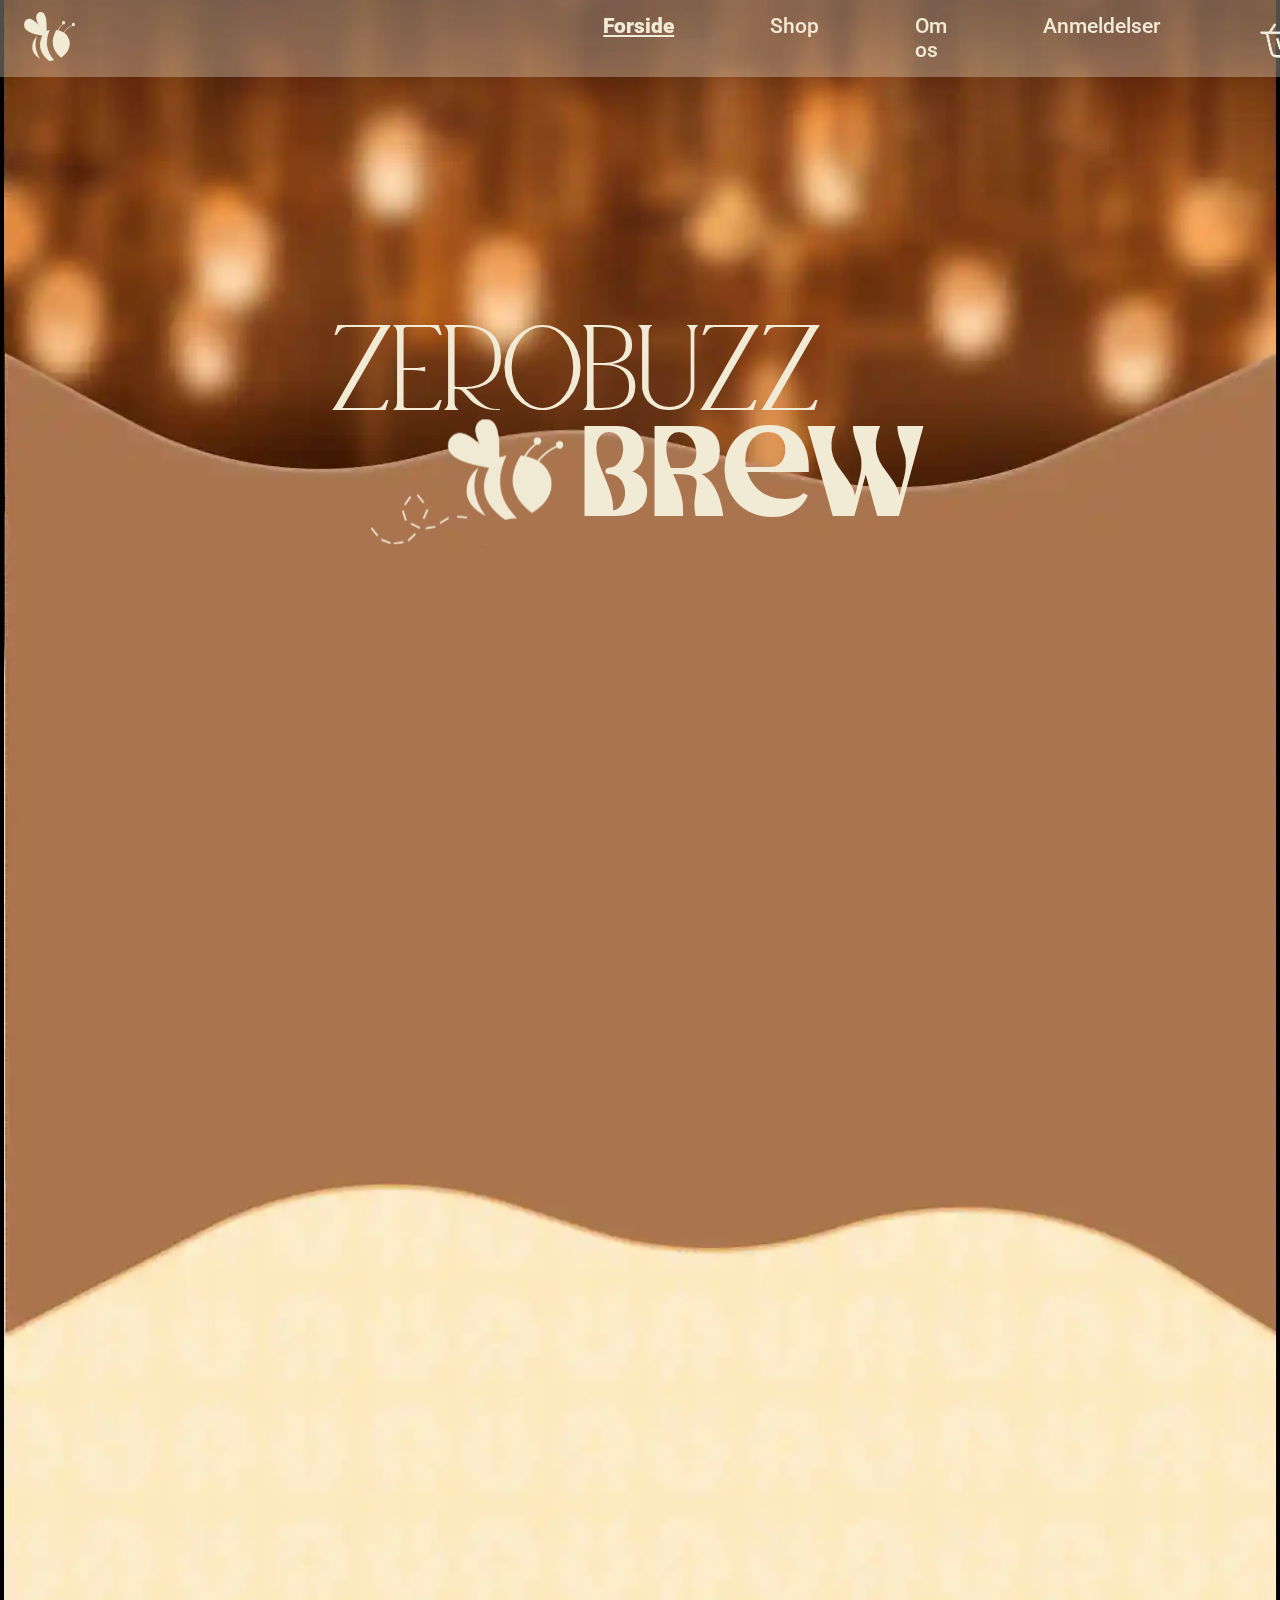
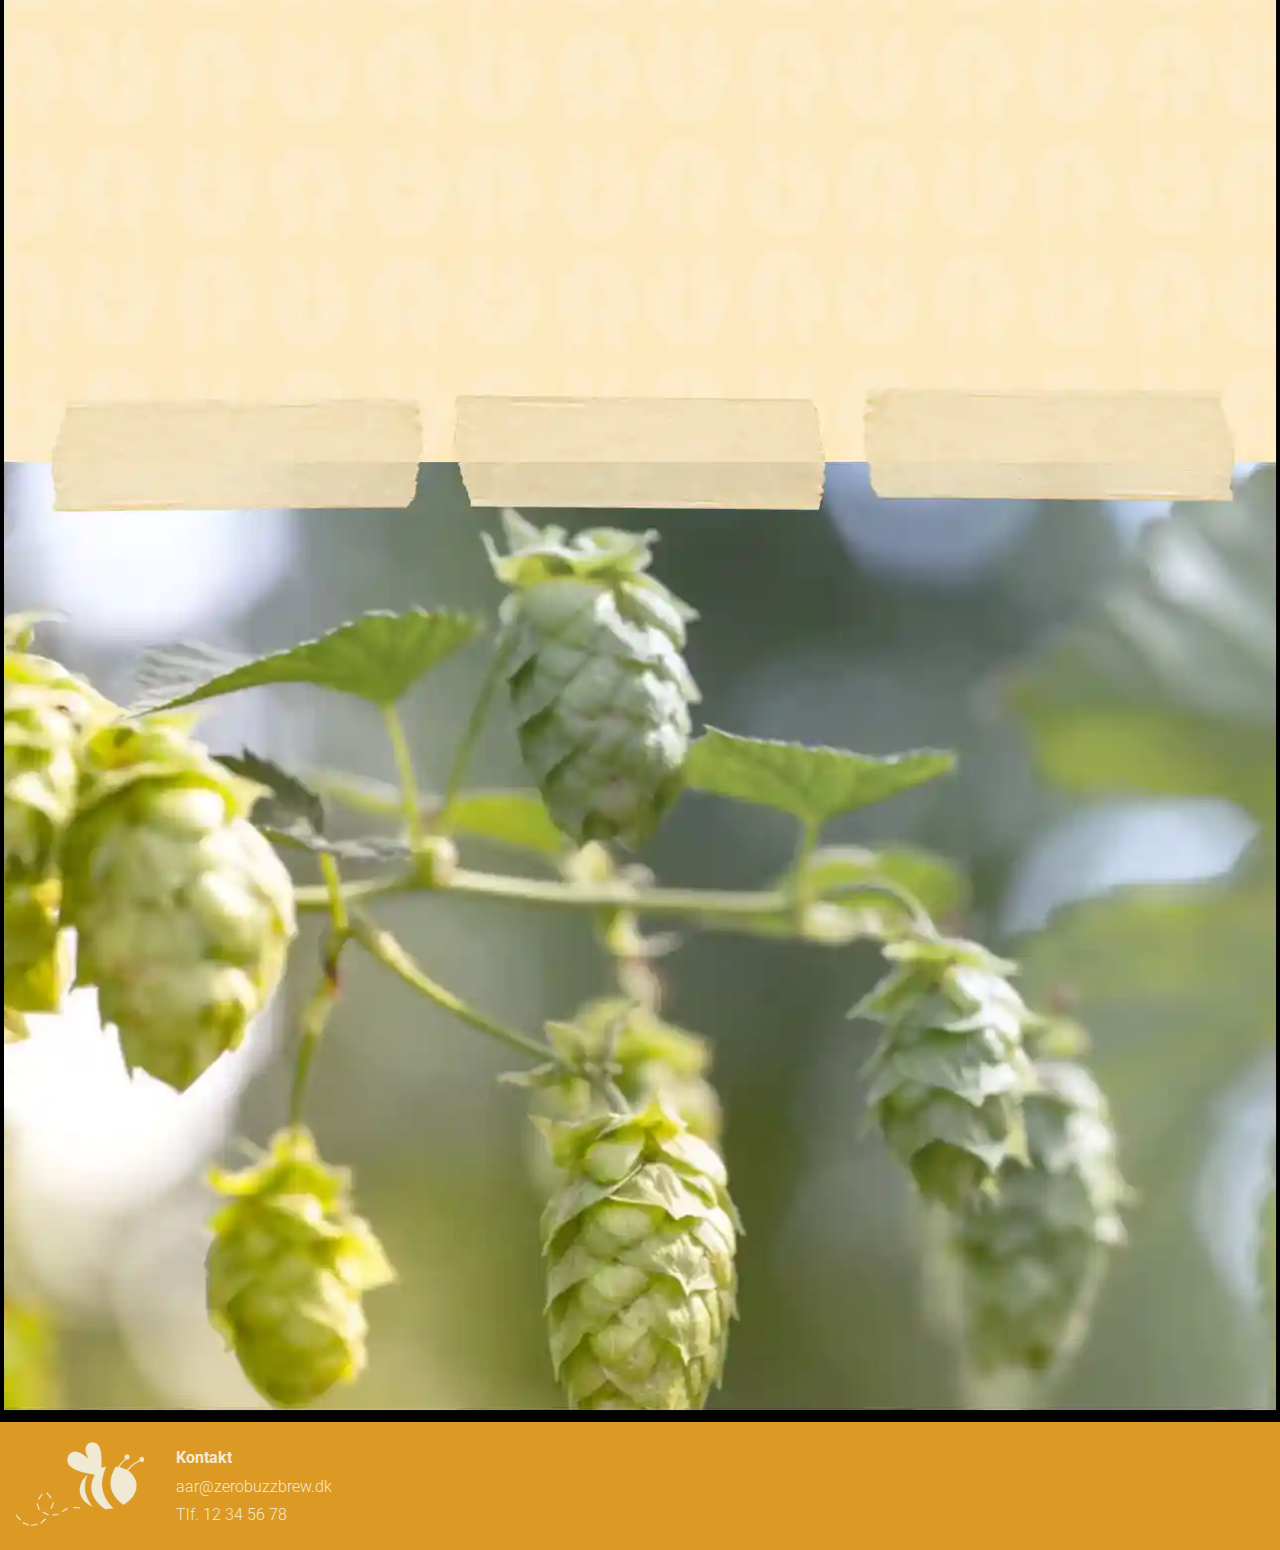
==== index.html @ 9ddf1850 "ny forside" ====
<!DOCTYPE html>
<html lang="da">
<head>
    <meta charset="UTF-8">
    <meta name="viewport" content="width=device-width, initial-scale=1.0">

    <meta name="description" content="ZeroBuzz Brew sælger spændende, alkoholfrie øl, der passer til enhver lejlighed! 
    Få kvalitets-øl med 0,0% hos ZeroBuzz Brew!">
   
    <meta name="keywords" content="øl, alkoholfri øl, specialøl, alkoholfrie øl, bryggeri, humle, classic, drikkevare, 
    drikkevarer, ædru, sober curious, 0,0%, alkoholfrie drikkevarer">
    
    <meta name="author" content="ZeroBuzz Brew">

    <title>ZeroBuzz Brew</title>
    <link rel="stylesheet" href="css/style.css">
</head>
<body>
    <img class="startimg" src="img/ny-forside.webp" alt="">
    <nav class="navbar">
        <a class="logo" href="index.html"><img src="img/creme-bee.svg" alt="Logo"></a>
        <ul class="nav-links">
            <li><a id="forside" href="index.html">Forside</a></li>
            <li><a id="shop" href="beer-katalog.html">Shop</a></li>
            <li><a id="om-os" href="about-us.html">Om os</a></li>
            <li><a id="anmeldelser" href="reviews.html">Anmeldelser</a></li>
        </ul>
        <a href="checkout.html"><img id="kurv" src="img/kurv.png" alt="Indkøbskurv"></a>
    </nav>

    <section class="logo-text">
        <h1>zerobuzz</h1>
        <h2>brew</h2>
        <img id="logo" src="img/bee-logo.svg" alt="Logo">
    </section>


<footer>
    <article class="footer-info">
        <p class="bold-tekst">Kontakt</p>
        <p>aar@zerobuzzbrew.dk</p>
        <p>Tlf. 12 34 56 78</p>
    </article>
    <a href="#top"><img src="img/bee-logo.svg" alt="Logo"></a>
</footer>


    <script src="js/script.js"></script>
</body>
</html>
---- css/style.css ----
* {
    margin: 0;
    padding: 0;
    box-sizing: border-box;
}

:root {
    --curry: #DC9924;
    --light-yellow: #FDE8BE;
    --creme: #F1EAD5;
    --lighter-green: #C9D9B9;
    --light-green: #73885A;
    --dark-green: #42592D;
    --darker-green: #192809;
    --light-brown: #5D3315;
    --dark-brown: #41220C;
}

@font-face {
    font-family: sunwish;
    src: url(fonts/sunwish.ttf);
}

@font-face {
    font-family: sansita;
    src: url(fonts/sansita.ttf);
}

@font-face {
    font-family: decorya;
    src: url(fonts/decorya.ttf);
}

@font-face {
    font-family: roboto;
    src: url(fonts/roboto.ttf);
}

body {
    background-color: black;
}




/* Navbar styling */
#kurv {
    display: flex;
    align-items: center;
    margin-left: 3rem;
    margin-right: 0.5rem;
    width: 3.5rem;
}

#kurv:hover{
    transform: scale(1.1);
    transition: 0.3s ease-in-out;
}

.navbar {
    display: flex;
    justify-content: space-between;
    align-items: center;
    background-color: #f1ead555;
    padding: 0.8rem 1rem; /* Gør navbaren smallere i højden */
    height: 4.8rem; /* Sæt en fast højde, hvis nødvendigt */
    position: fixed;
    width: 100%;
    top: 0;
    left: 0;
    z-index: 1000;
}

.logo img {
    position: relative;
    width: 3.2rem;
    margin-left: 0.5rem;
}

.logo img:hover {
    transform: scale(1.1);
    transition: 0.3s ease-in-out;
}

.nav-links {
    list-style: none;
    display: flex;
    margin-left: 30rem;
}

.nav-links li {
    margin: 0 3rem;
    font-family: roboto;
    font-weight: bold;
}

.nav-links a {
    color: var(--creme);
    text-decoration: none;
    font-size: 1.3rem;
    transition: 0.3s ease-in-out;
}

.nav-links a:hover {
    color: var(--curry);
}

#forside{
    text-decoration: underline;
    font-weight: bolder;
}

#shop, #om-os, #anmeldelser{
    font-weight: 500;
}
/*_____________________________________________*/





.logo-text{
    position: absolute;
    top: 50%;
    left: 45%;
    transform: translate(-50%, -50%);
    color: #F1EAD5;
    font-size: 5rem;
    line-height: 4.5rem;
}

h1{
    font-family: decorya;
    font-weight: 200;
    text-transform: uppercase;
    font-size: 10rem;
}

h2{
    font-family: sunwish;
    font-weight: 200;
    position: absolute;
    top: 50%;
    left: 51%;
}

#logo{
    width: 12rem;
    margin-left: 2.5rem;
}

.startimg {
    width: 100%;
    margin-top: -20rem;

}

.nextsection {
    margin-top: -58rem;
    width: 100%; /* Adjust as needed */
    display: block;
}


/* Sikrer at baggrundsbilledet ikke skubbes ned */
.next-section {
    position: relative;
    z-index: 1;
    margin-top: -20rem;
}

/* Sikrer at baggrundsbilledet ikke skubbes ned */
.nextsections {
    position: relative;
    z-index: 2;
    margin-top: -50rem;
    margin-top: -70rem;
    width: 100%; /* Adjust as needed */
    display: block;

    /* Apply a mask gradient to fade the top and bottom */
    -webkit-mask-image: linear-gradient(to bottom, transparent, rgb(0, 0, 0) 20%, rgb(0, 0, 0) 95%, transparent);
    mask-image: linear-gradient(to bottom, transparent, rgb(0, 0, 0) 4%, white 95%, transparent);
}





/* Footer */
footer{
    background-color: var(--curry);
    position: relative;
    width: 100%;
    height: 8rem;
    margin-top: auto;
    display: flex;
    flex-direction: row-reverse;
    justify-content: flex-end;
    align-items: center;
}

footer h4{
    font-size: 1rem;
    text-decoration: none;
    font-weight: 300;
    line-height: 1.8rem;
}

footer img{
    width: 8rem;
    margin: 0rem 2rem 0rem 1rem;
}

article.footer-info {
    display: flex;
    flex-direction: column;
    align-items: flex-start;
}

footer article p {
    margin: 0.3rem 0rem;
    color: #F1EAD5;
    font-family: roboto;
    font-weight: 300;
}

.bold-tekst {
    font-weight: bold;
}

footer article p:hover {
    color: #a87a36;
    transition: 0.3s ease-in-out;
    cursor: pointer;
}
/*_____________________________________________*/
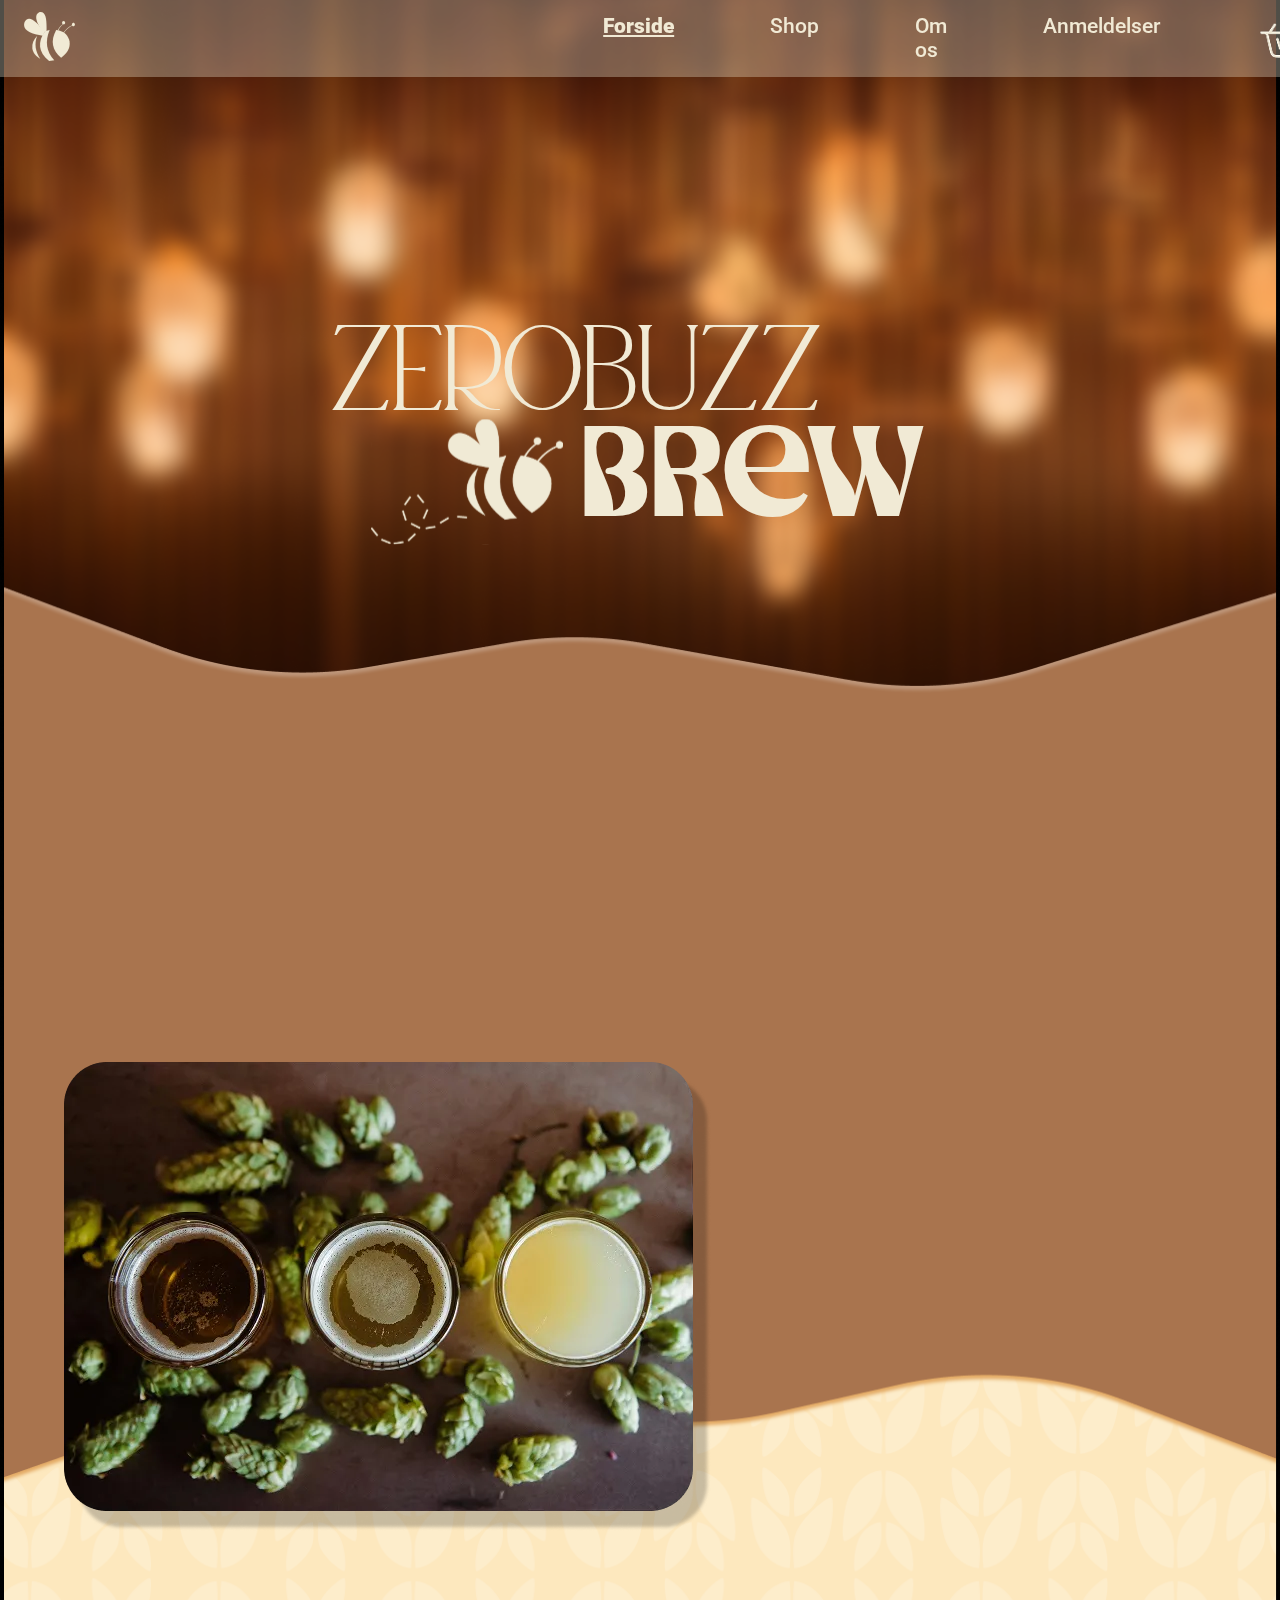
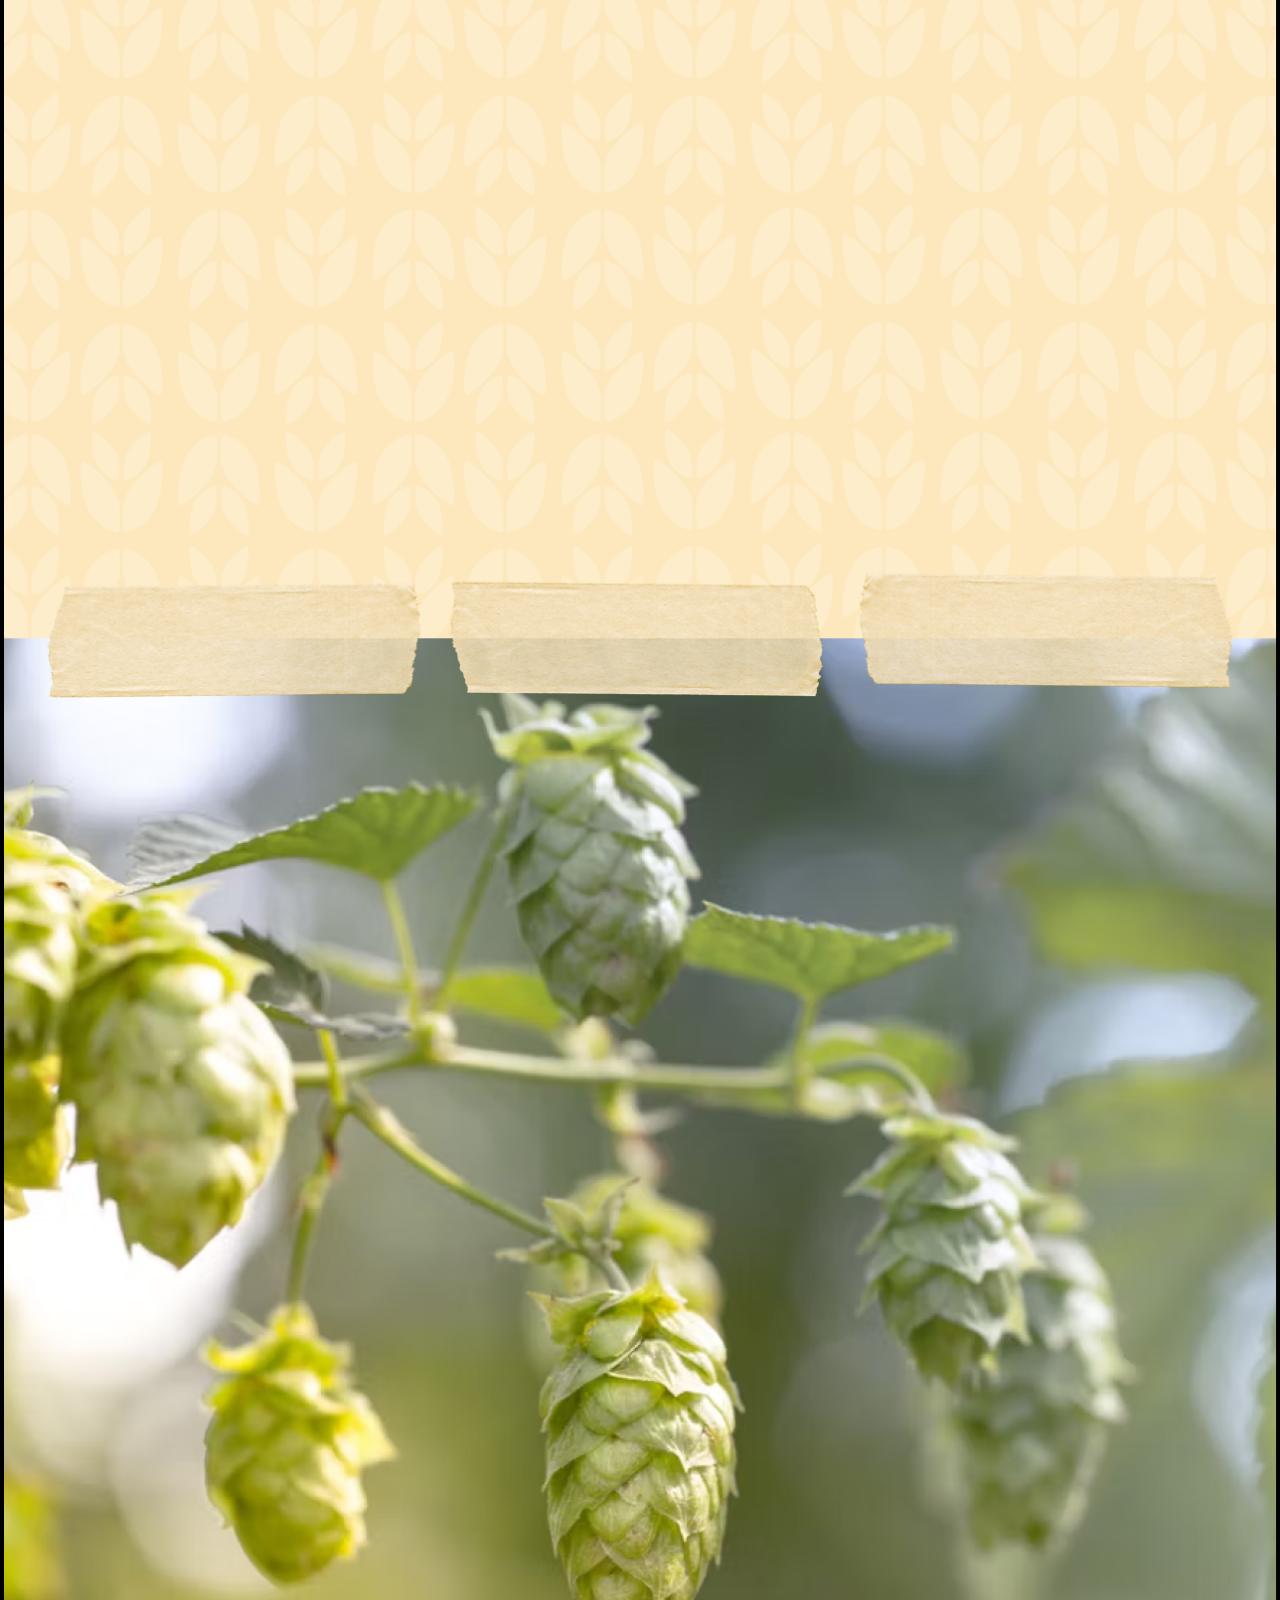
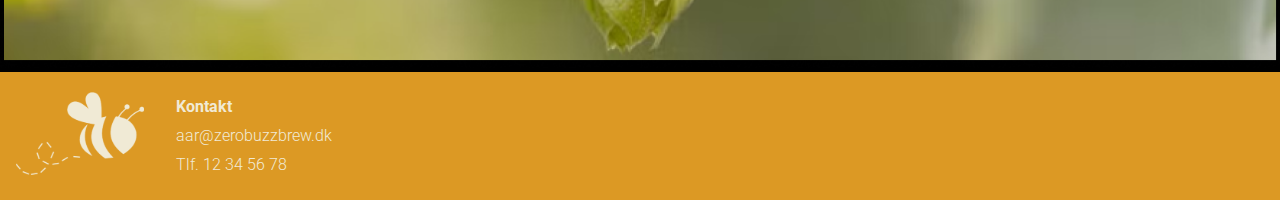
==== commit 303e9e69: "Forside opdateret" ====
--- a/index.html
+++ b/index.html
@@ -16,7 +16,7 @@
     <link rel="stylesheet" href="css/style.css">
 </head>
 <body>
-    <img class="startimg" src="img/ny-forside.webp" alt="">
+    <img class="startimg" src="img/ny-forside.png" alt="">
     <nav class="navbar">
         <a class="logo" href="index.html"><img src="img/creme-bee.svg" alt="Logo"></a>
         <ul class="nav-links">
@@ -34,6 +34,12 @@
         <img id="logo" src="img/bee-logo.svg" alt="Logo">
     </section>
 
+    <main>
+        <section class="">
+            <img src="img/forside-beer.webp" alt="">
+        </section>
+    </main>
+
 
 <footer>
     <article class="footer-info">
--- a/css/style.css
+++ b/css/style.css
@@ -183,6 +183,13 @@
     mask-image: linear-gradient(to bottom, transparent, rgb(0, 0, 0) 4%, white 95%, transparent);
 }
 
+main img{
+    position: absolute;
+    z-index: 5;
+    top: 118%;
+    left: 5%;
+}
+
 
 
 
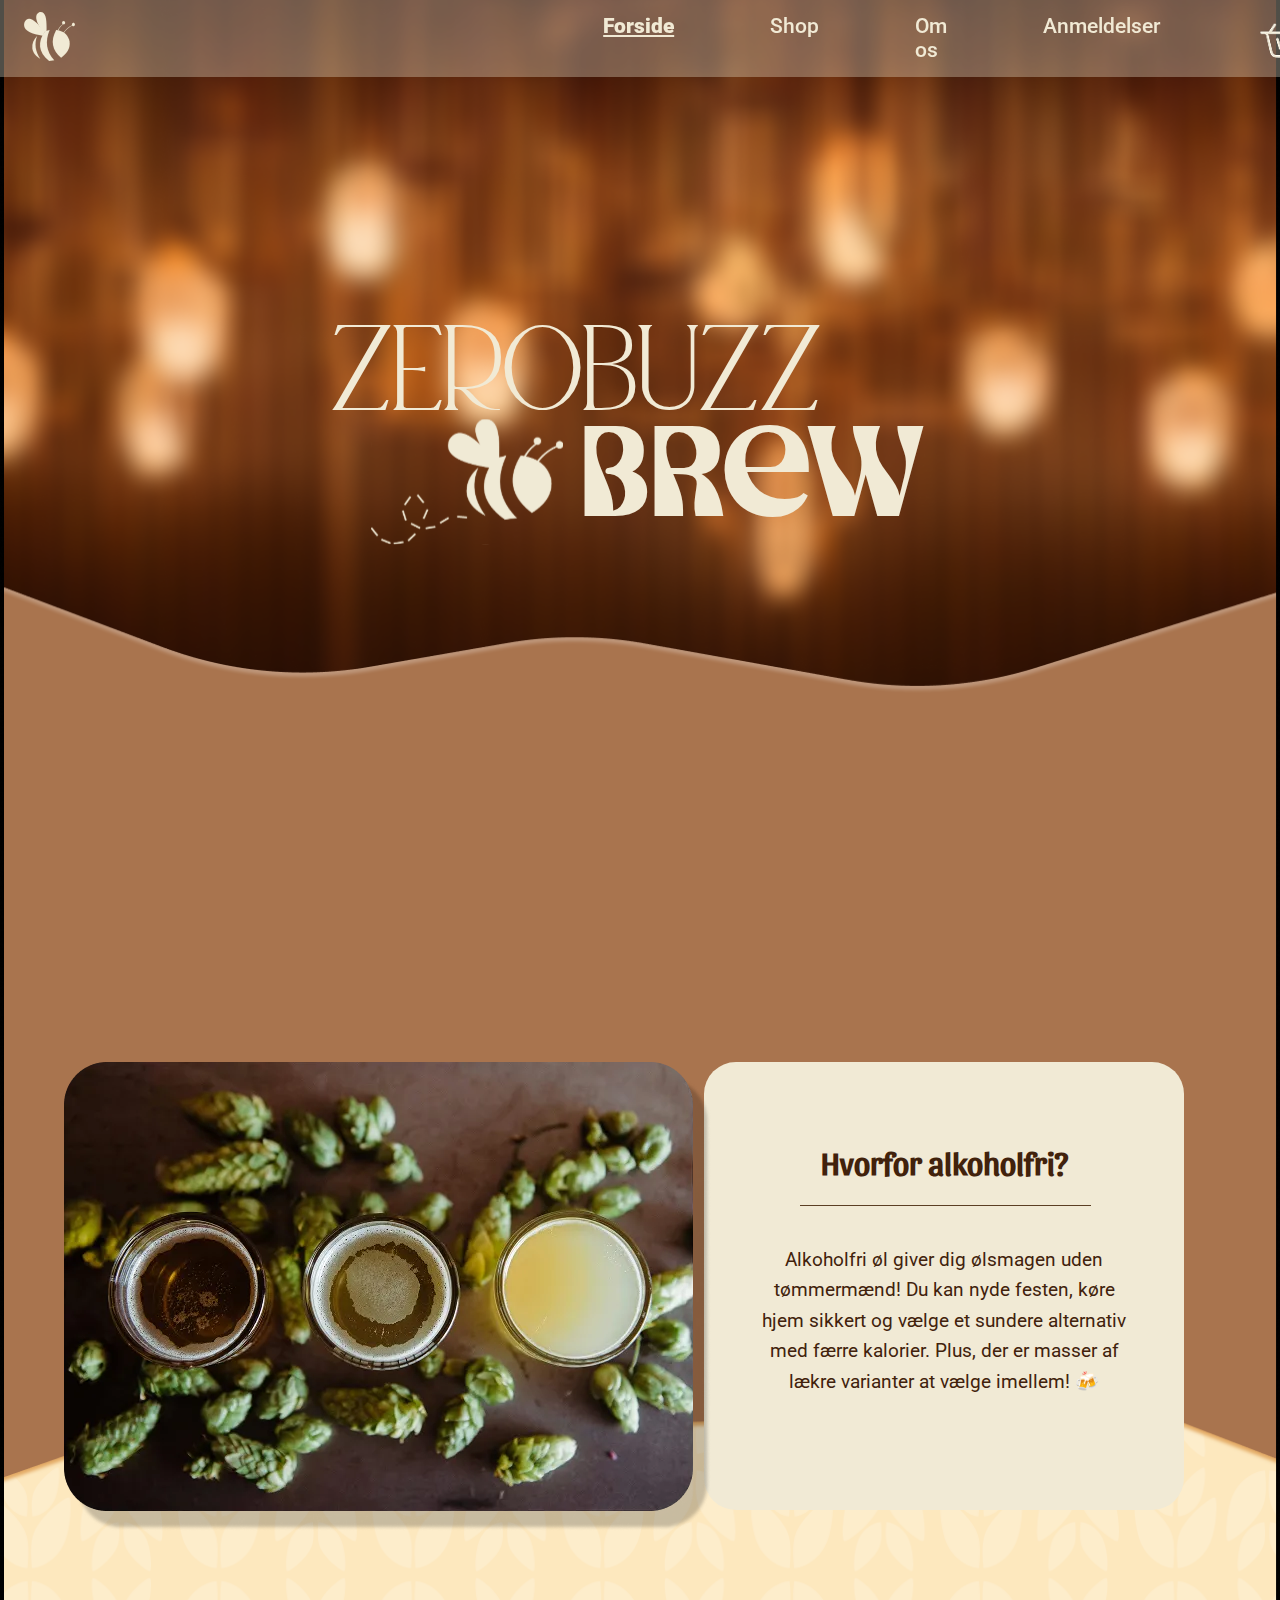
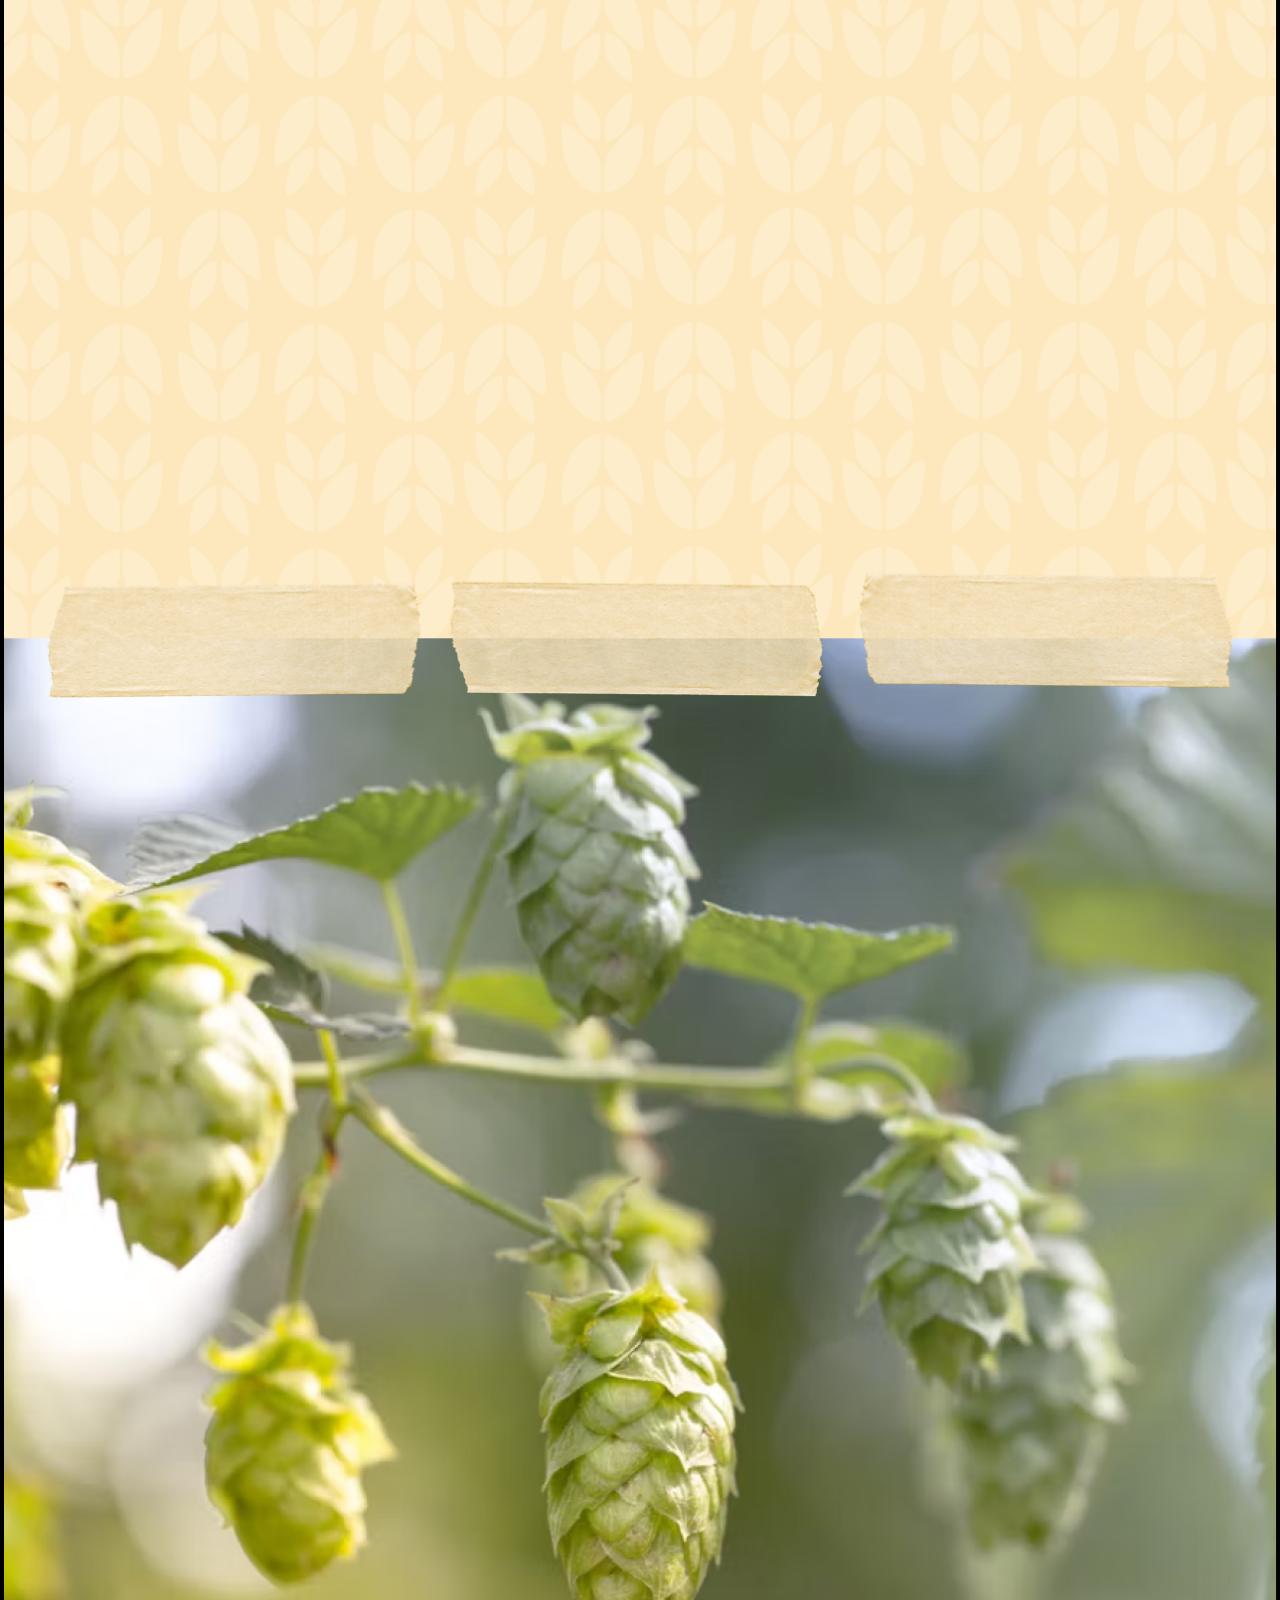
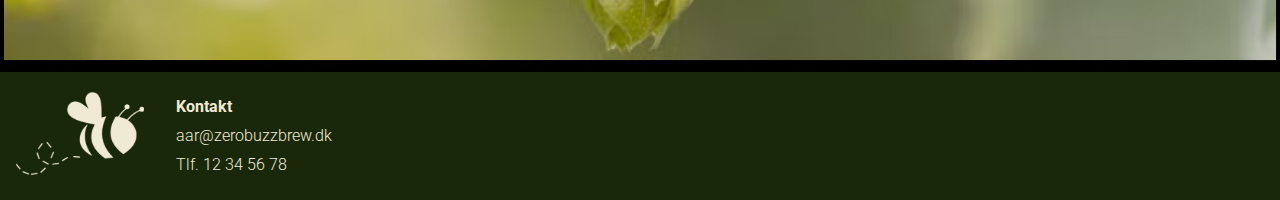
==== commit 24ada537: "Forside første sektion fikset" ====
--- a/index.html
+++ b/index.html
@@ -35,8 +35,11 @@
     </section>
 
     <main>
-        <section class="">
-            <img src="img/forside-beer.webp" alt="">
+        <img src="img/forside-beer.webp" alt="">
+        <section class="box-01">  
+            <p class="box-overskrift-01">Hvorfor alkoholfri?</p>
+            <img src="img/line.png" alt="">
+            <p class="box-text-01">Alkoholfri øl giver dig ølsmagen uden tømmermænd! Du kan nyde festen, køre hjem sikkert og vælge et sundere alternativ med færre kalorier. Plus, der er masser af lækre varianter at vælge imellem! 🍻 </p>
         </section>
     </main>
 
--- a/css/style.css
+++ b/css/style.css
@@ -190,13 +190,47 @@
     left: 5%;
 }
 
+main .box-01{
+    background-color: var(--creme);
+    width: 30rem;
+    height: 28rem;
+    position: absolute;
+    top: 118%;
+    left: 55%;
+    color: var(--dark-brown);
+    padding: 5rem 3rem;
+    border-radius: 2rem;
+    text-align: center;
+}
+
+main .box-01 img{
+    top: 32%;
+    left: 20%;
+}
+
+main .box-overskrift-01{
+    font-family: sansita;
+    font-size: 2rem;
+    margin-bottom: 4rem;
+    font-weight: bold;
+}
+
+main .box-text-01{
+    font-family: roboto;
+    font-size: 1.2rem;
+    line-height: 1.9rem;
+}
+
+
+
+
 
 
 
 
 /* Footer */
 footer{
-    background-color: var(--curry);
+    background-color: #192809;
     position: relative;
     width: 100%;
     height: 8rem;
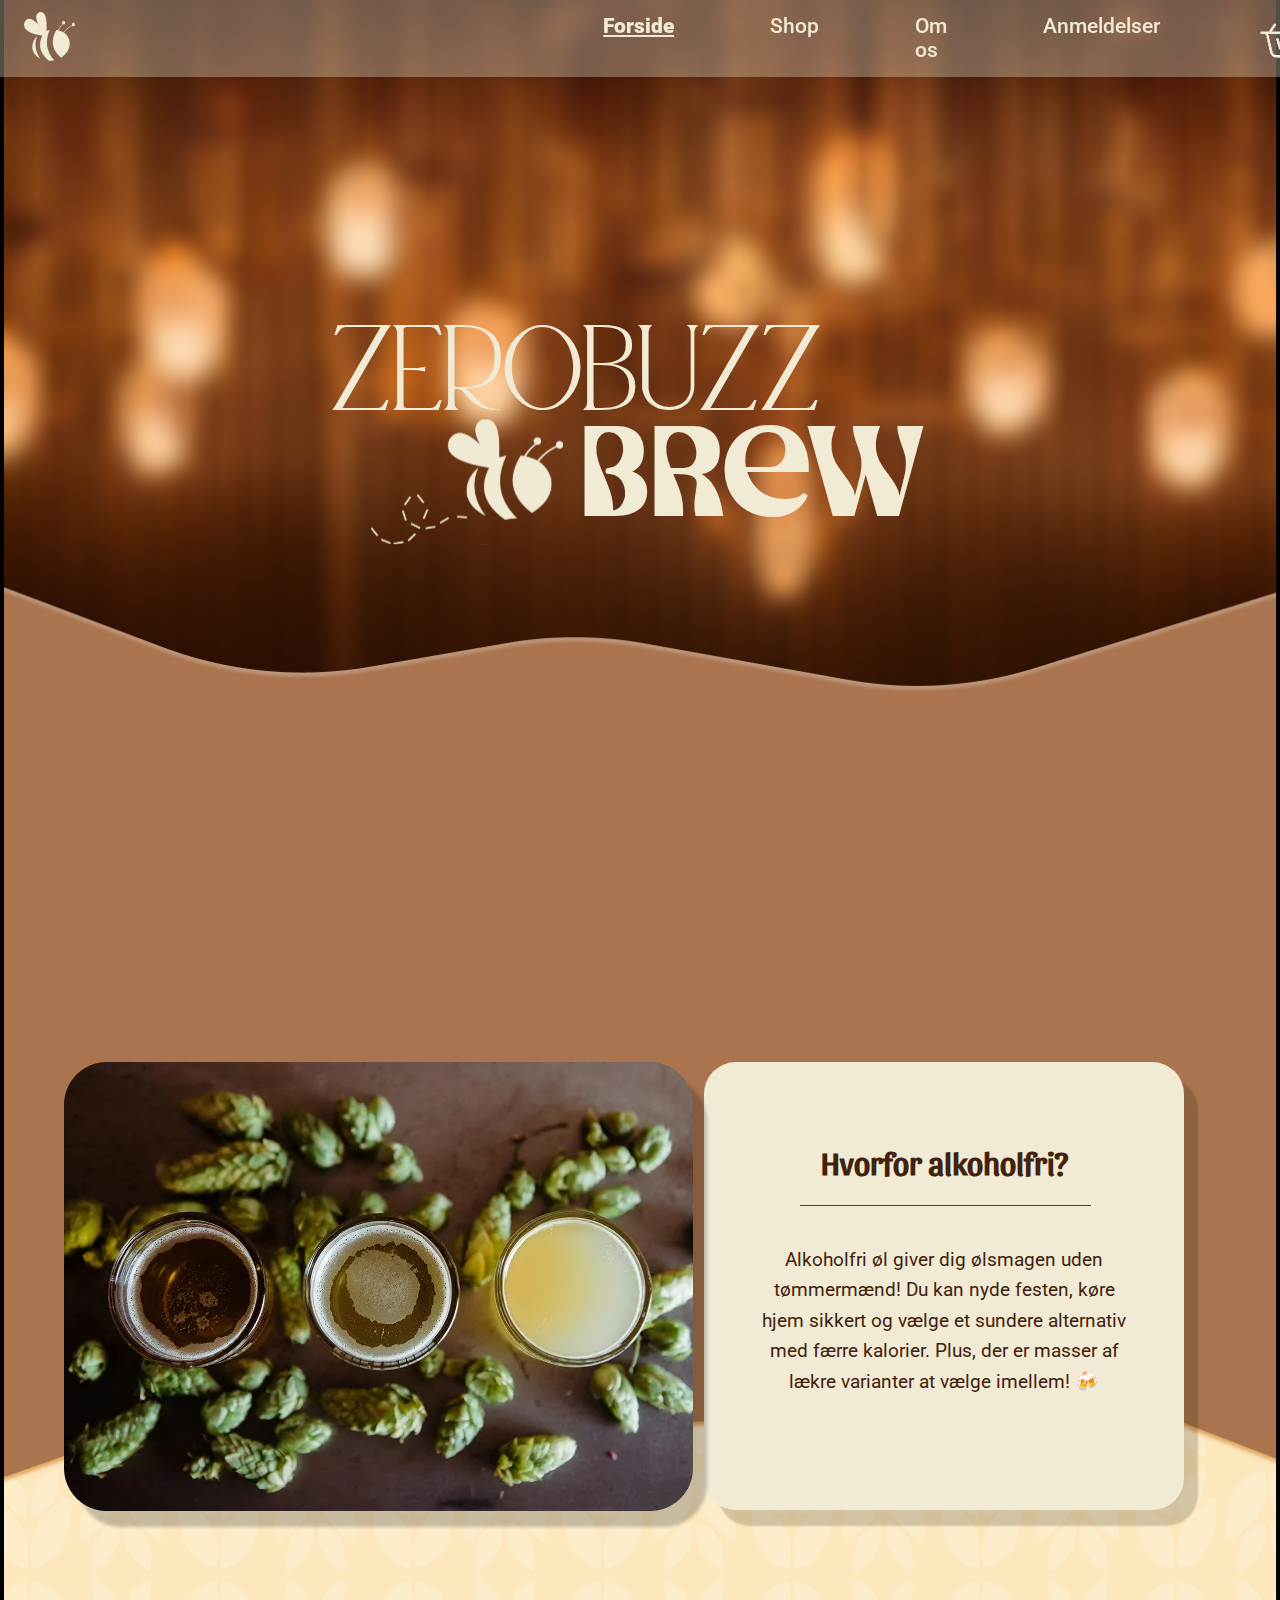
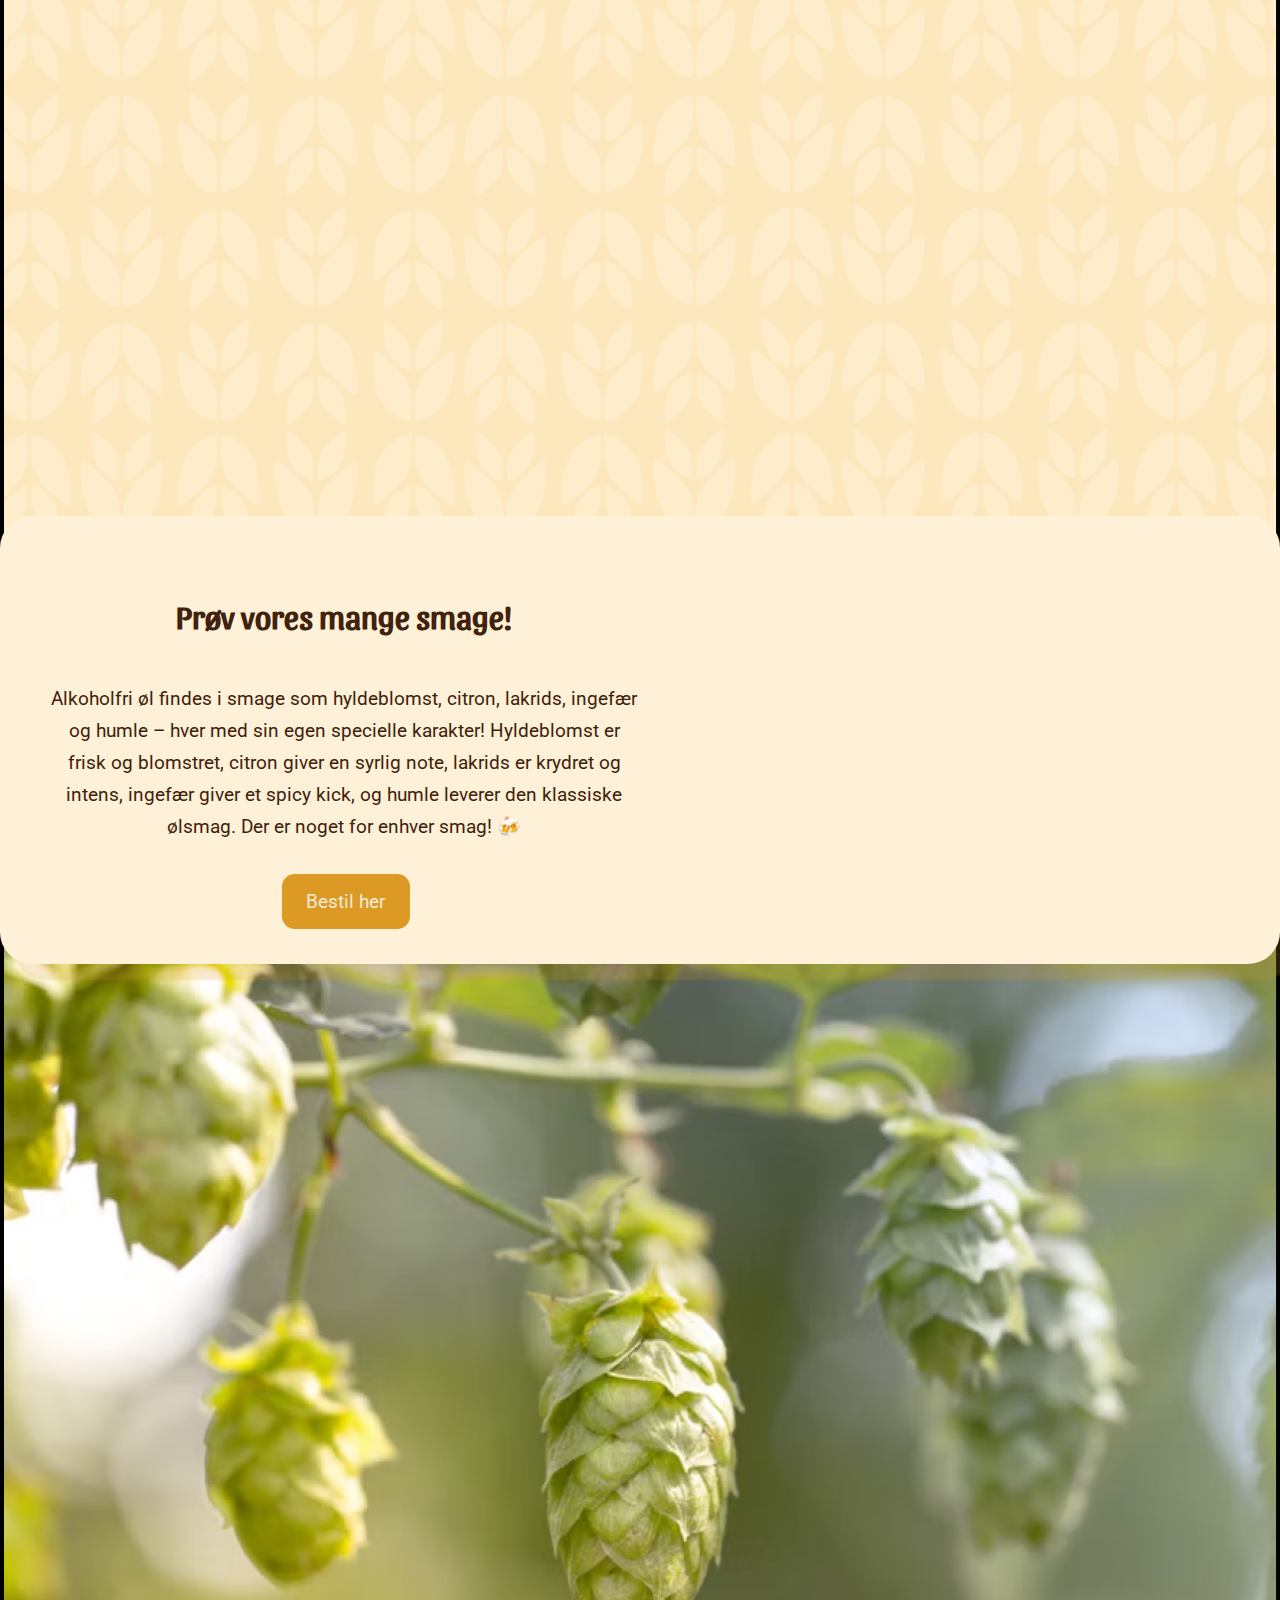
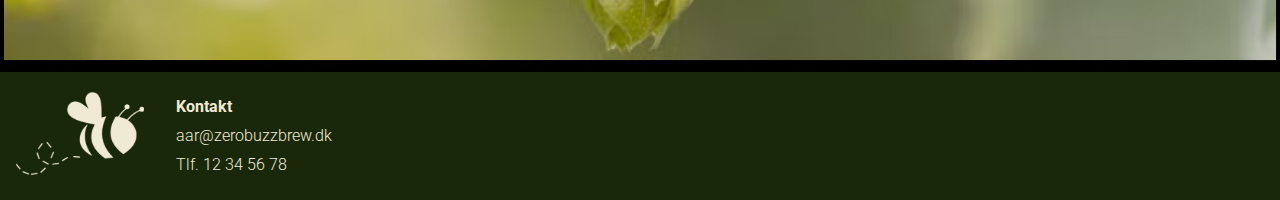
==== commit 429c69e9: "Forside sektion 2 fikset" ====
--- a/index.html
+++ b/index.html
@@ -41,6 +41,14 @@
             <img src="img/line.png" alt="">
             <p class="box-text-01">Alkoholfri øl giver dig ølsmagen uden tømmermænd! Du kan nyde festen, køre hjem sikkert og vælge et sundere alternativ med færre kalorier. Plus, der er masser af lækre varianter at vælge imellem! 🍻 </p>
         </section>
+
+        <section class="box-02">
+            <img class="all-cans" src="img/alle-dåserne.png" alt="">
+            <p class="box-overskrift-02">Prøv vores mange smage!</p>
+            <p class="box-text-02">Alkoholfri øl findes i smage som hyldeblomst, citron, lakrids, ingefær og humle – hver med sin egen specielle karakter! Hyldeblomst er frisk og blomstret, citron giver en syrlig note, lakrids er krydret og intens, ingefær giver et spicy kick, og humle leverer den klassiske ølsmag. Der er noget for enhver smag! 🍻</p>
+            <a href="beer-katalog.html"><p class="order-here">Bestil her</p></a>
+        </section>
+
     </main>
 
 
--- a/css/style.css
+++ b/css/style.css
@@ -201,6 +201,7 @@
     padding: 5rem 3rem;
     border-radius: 2rem;
     text-align: center;
+    box-shadow: #271a0231 14px 16px 2px;
 }
 
 main .box-01 img{
@@ -221,9 +222,58 @@
     line-height: 1.9rem;
 }
 
-
-
-
+main .box-02{
+    background-color: #FEF1D7;
+    width: 80rem;
+    height: 28rem;
+    position: absolute;
+    top: 260%;
+    left: 50%;
+    transform: translate(-50%, -50%);
+    color: var(--dark-brown);
+    padding: 5rem 3rem;
+    border-radius: 2rem;
+    padding-right: 40rem;
+    text-align: center;
+    box-shadow: #dc992431 14px 16px 2px;
+}
+
+main .box-overskrift-02{
+    font-family: sansita;
+    font-size: 2rem;
+    margin-bottom: 3rem;
+    font-weight: bold;
+}
+
+main .box-text-02{
+    font-family: roboto;
+    font-size: 1.2rem;
+    line-height: 2rem;
+}
+
+main .all-cans{
+    top: 0;
+    left: 53%;
+}
+
+main .order-here{
+    background-color: var(--curry);
+    color: var(--creme);
+    font-family: roboto;
+    width: 8rem;
+    padding: 1rem;
+    font-size: 1.2rem;
+    border-radius: 0.8rem;
+    left: 22%;
+    top: 80%;
+    position: absolute;
+    transition: ease 0.3s;
+}
+
+main .order-here:hover{
+    transform: scale(1.05);
+    cursor: pointer;
+}
 
 
 
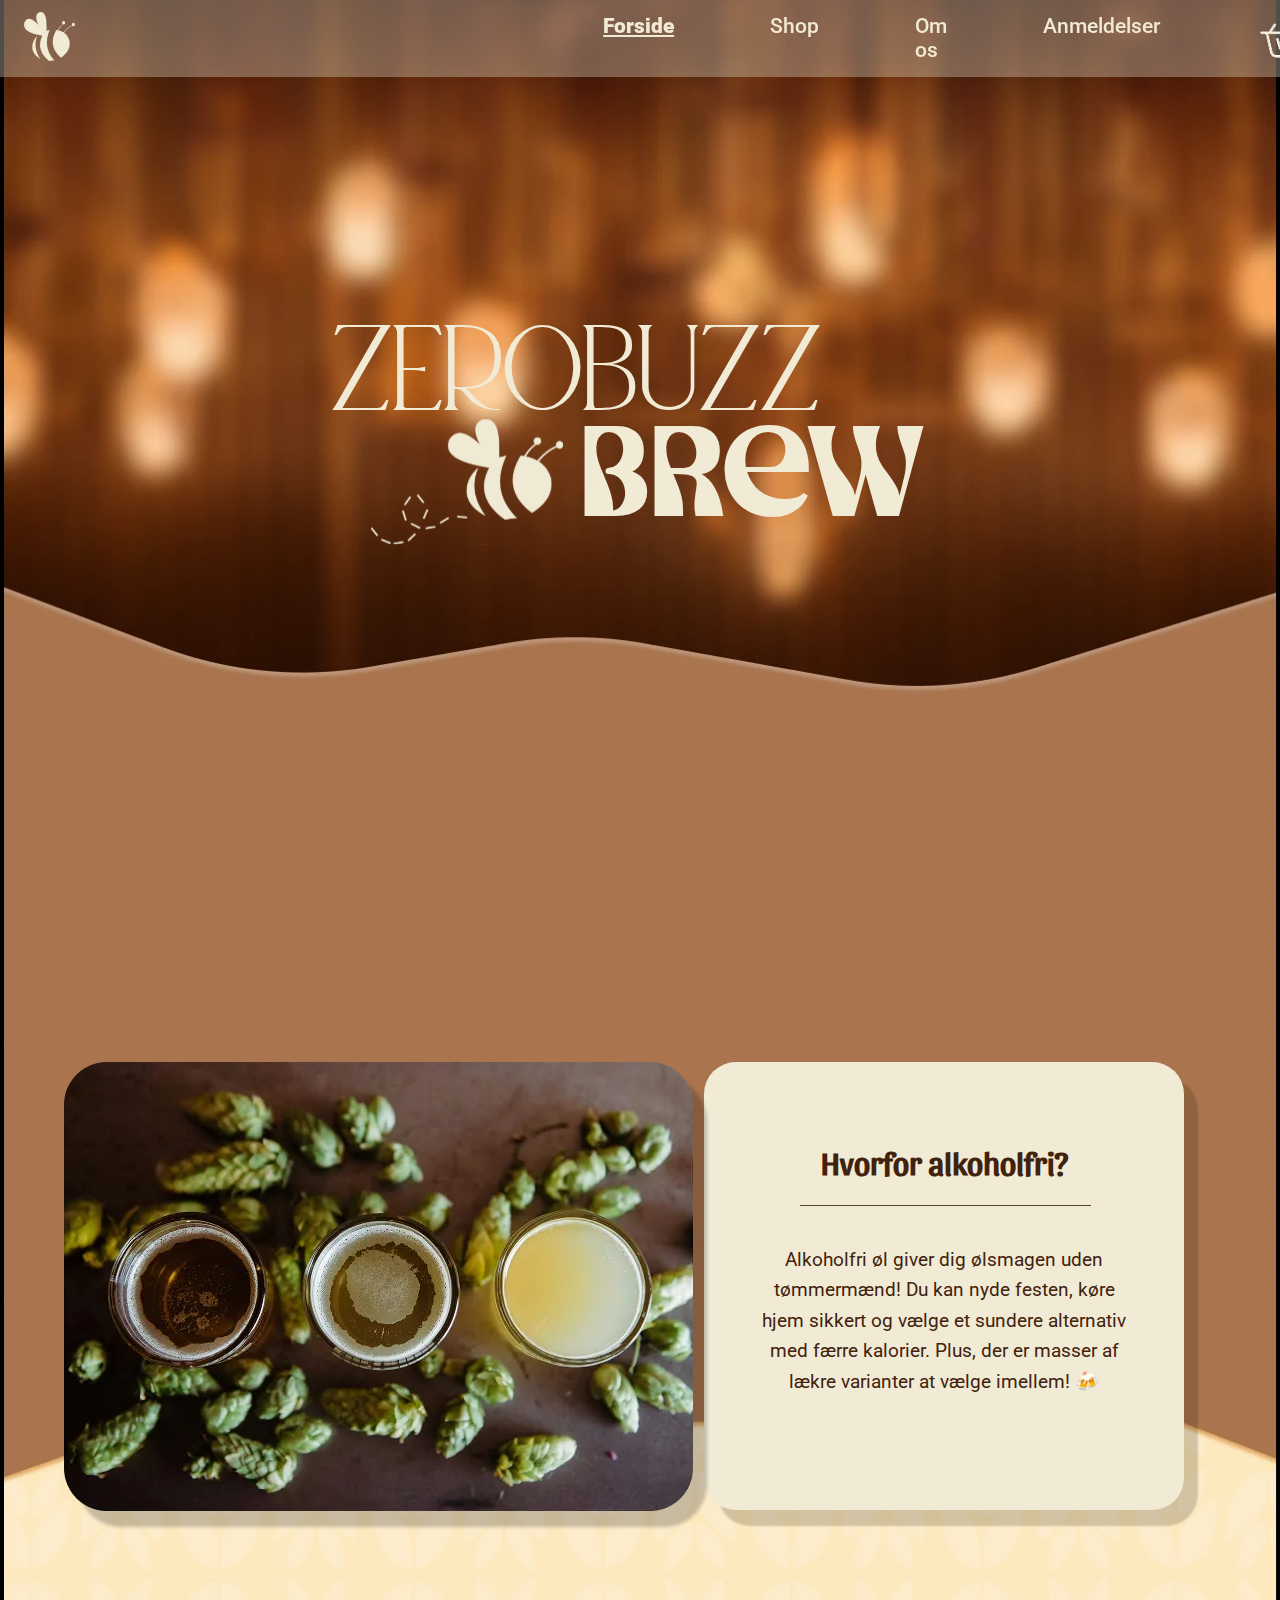
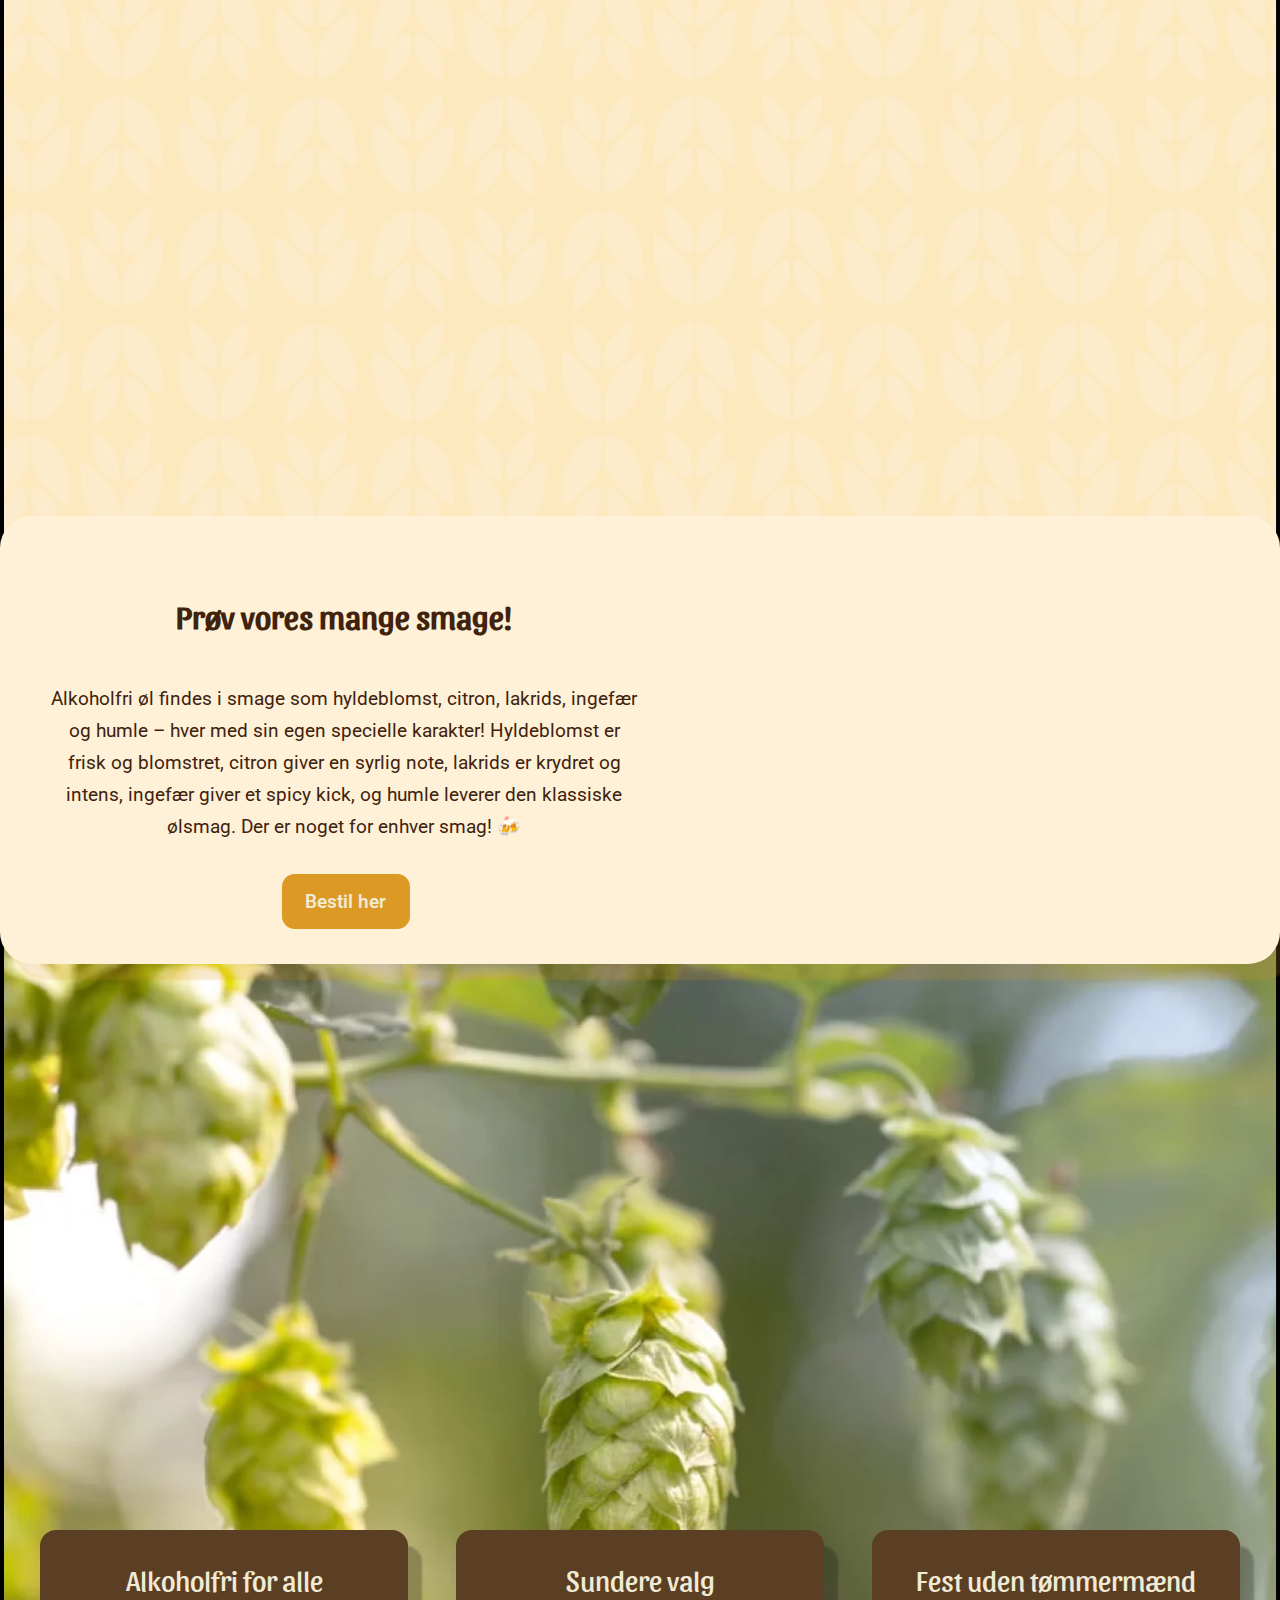
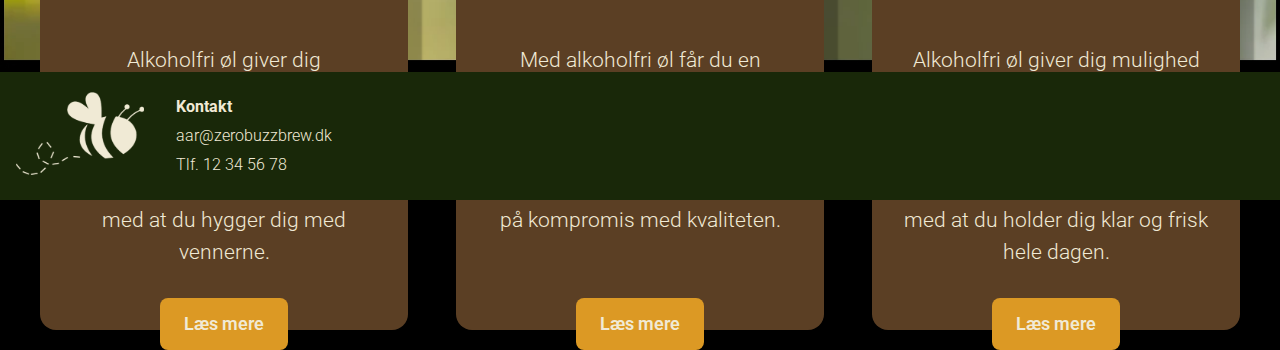
==== commit 0db52962: "Forside sidste sektion fikset" ====
--- a/index.html
+++ b/index.html
@@ -16,7 +16,7 @@
     <link rel="stylesheet" href="css/style.css">
 </head>
 <body>
-    <img class="startimg" src="img/ny-forside.png" alt="">
+    <img class="startimg" src="img/ny-forside.webp" alt="">
     <nav class="navbar">
         <a class="logo" href="index.html"><img src="img/creme-bee.svg" alt="Logo"></a>
         <ul class="nav-links">
@@ -42,12 +42,38 @@
             <p class="box-text-01">Alkoholfri øl giver dig ølsmagen uden tømmermænd! Du kan nyde festen, køre hjem sikkert og vælge et sundere alternativ med færre kalorier. Plus, der er masser af lækre varianter at vælge imellem! 🍻 </p>
         </section>
 
+
+
         <section class="box-02">
             <img class="all-cans" src="img/alle-dåserne.png" alt="">
             <p class="box-overskrift-02">Prøv vores mange smage!</p>
             <p class="box-text-02">Alkoholfri øl findes i smage som hyldeblomst, citron, lakrids, ingefær og humle – hver med sin egen specielle karakter! Hyldeblomst er frisk og blomstret, citron giver en syrlig note, lakrids er krydret og intens, ingefær giver et spicy kick, og humle leverer den klassiske ølsmag. Der er noget for enhver smag! 🍻</p>
             <a href="beer-katalog.html"><p class="order-here">Bestil her</p></a>
         </section>
+
+
+        <section class="three-boxes-container">
+            <section class="box">
+                <p class="box-overskrift">Alkoholfri for alle</p>
+                <p class="box-text">Alkoholfri øl giver dig muligheden for at nyde øloplevelsen uden alkoholens påvirkning. Det er et perfekt valg, hvis du vil være frisk, samtidig med at du hygger dig med vennerne.</p>
+                <a href="reviews.html"><p class="read-more">Læs mere</p></a>
+            </section>
+
+            <section class="box">
+                <p class="box-overskrift">Sundere valg</p>
+                <p class="box-text">Med alkoholfri øl får du en lækker smag uden at indtage alkohol og med færre kalorier. Det er ideelt for dem, der ønsker et sundere alternativ uden at gå på kompromis med kvaliteten.</p>
+                <a href="reviews.html"><p class="read-more">Læs mere</p></a>
+            </section>
+    
+            <section class="box">
+                <p class="box-overskrift">Fest uden tømmermænd</p>
+                <p class="box-text">Alkoholfri øl giver dig mulighed for at deltage i festen uden at bekymre dig om tømmermænd eller alkoholens virkninger. Du kan nyde smagen af øl, samtidig med at du holder dig klar og frisk hele dagen.</p>
+                <a href="reviews.html"><p class="read-more">Læs mere</p></a>
+            </section>
+        </section>
+
+
+        
 
     </main>
 
--- a/css/style.css
+++ b/css/style.css
@@ -260,6 +260,7 @@
     background-color: var(--curry);
     color: var(--creme);
     font-family: roboto;
+    font-weight: 600;
     width: 8rem;
     padding: 1rem;
     font-size: 1.2rem;
@@ -275,6 +276,60 @@
     cursor: pointer;
 }
 
+.three-boxes-container {
+    display: grid;
+    grid-template-columns: repeat(3, 1fr);
+    gap: 3rem;
+    width: 75rem;
+    height: 25rem;
+    position: absolute;
+    top: 370%;
+    left: 50%;
+    transform: translate(-50%, -50%);
+}
+
+.box {
+    background-color: #5B3F24;
+    color: var(--creme);
+    padding: 2rem;
+    text-align: center;
+    border-radius: 1rem;
+    box-shadow: 14px 16px 2px rgba(0, 0, 0, 0.227);
+}
+
+.box-overskrift{
+    font-family: sansita;
+    font-size: 1.8rem;
+    margin-bottom: 3rem;
+}
+
+.box-text{
+    font-family: roboto;
+    font-size: 1.3rem;
+    line-height: 2rem;
+    font-weight: 300;
+}
+
+.read-more{
+    background-color: var(--curry);
+    color: var(--creme);
+    width: 8rem;
+    padding: 1rem;
+    font-family: roboto;
+    border-radius: 0.5rem;
+    text-decoration: none;
+    position: absolute;
+    top: 92%;
+    margin-left: 5.5rem;
+    font-weight: 600;
+    font-size: 1.1rem;
+    transition: ease 0.3s;
+}
+
+.read-more:hover{
+    transform: scale(1.05);
+    cursor: pointer;
+}
 
 
 
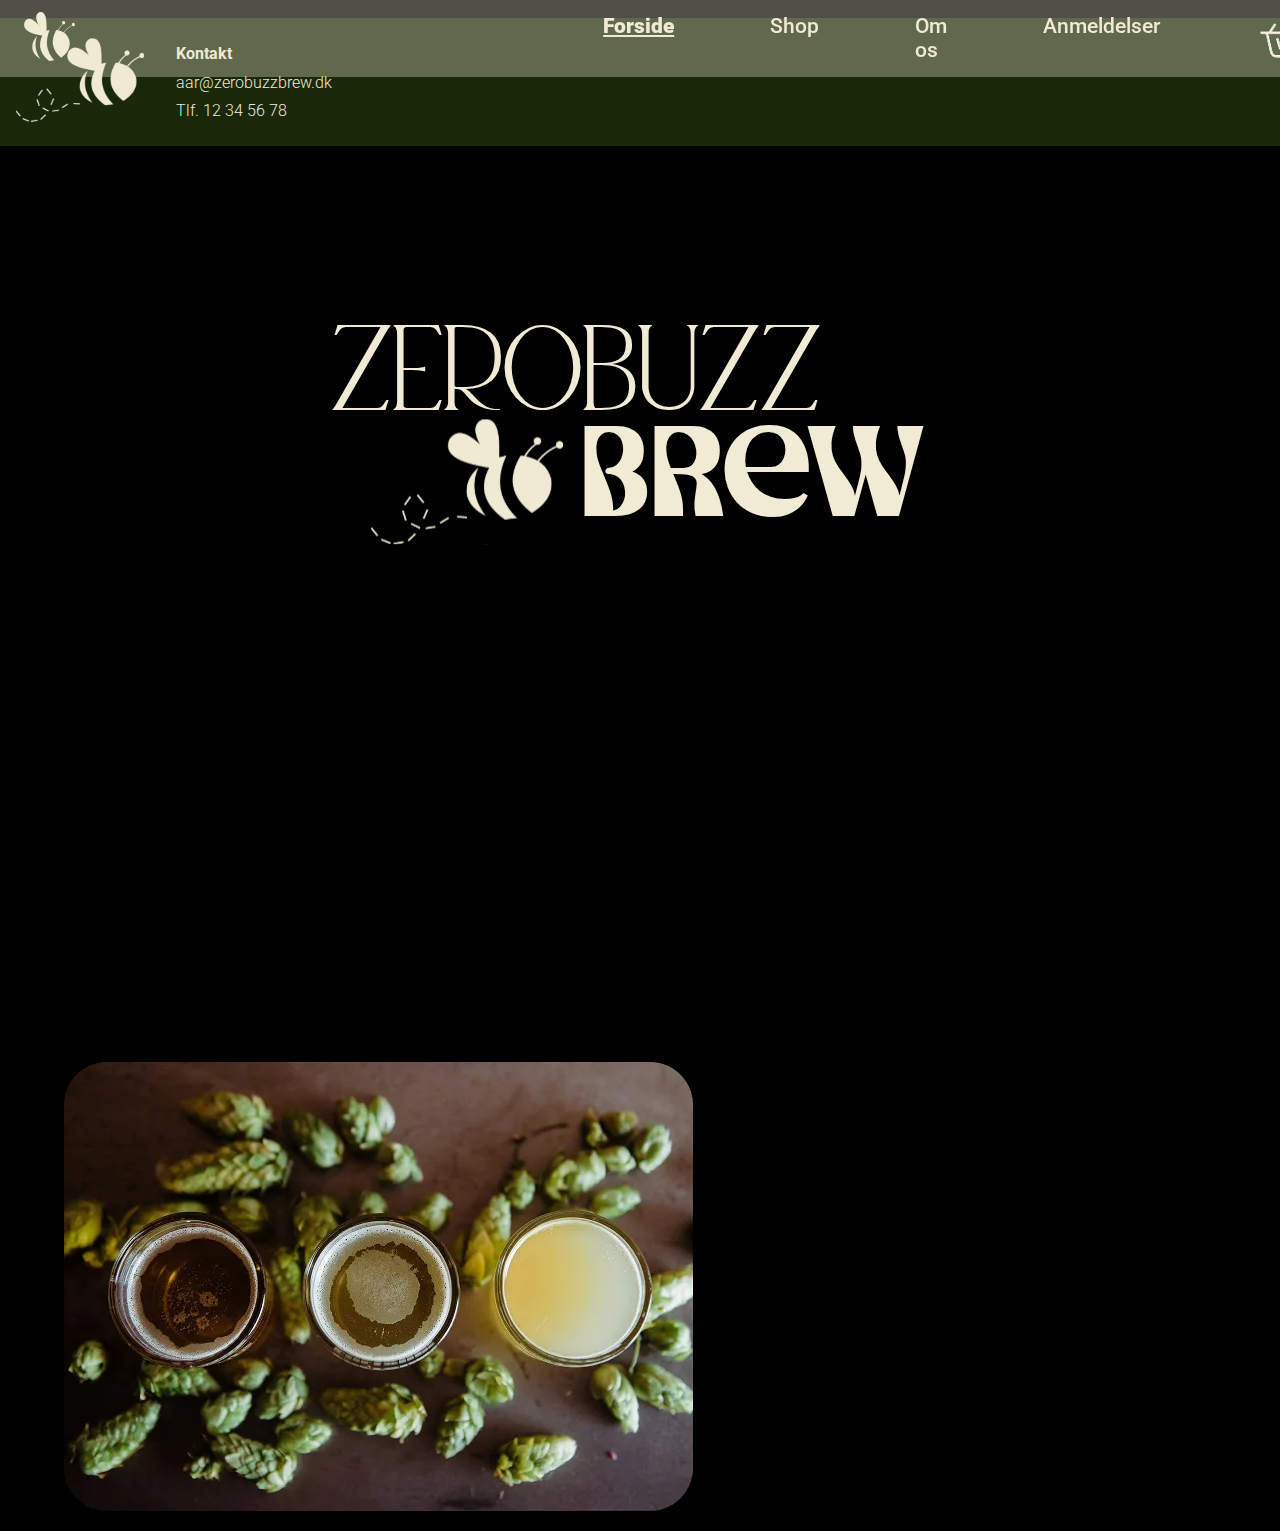
==== commit 8d799091: "infographic" ====
--- a/index.html
+++ b/index.html
@@ -16,7 +16,7 @@
     <link rel="stylesheet" href="css/style.css">
 </head>
 <body>
-    <img class="startimg" src="img/ny-forside.webp" alt="">
+    <img class="startimg" src="img/ny-forside.png" alt="">
     <nav class="navbar">
         <a class="logo" href="index.html"><img src="img/creme-bee.svg" alt="Logo"></a>
         <ul class="nav-links">
@@ -35,46 +35,9 @@
     </section>
 
     <main>
-        <img src="img/forside-beer.webp" alt="">
-        <section class="box-01">  
-            <p class="box-overskrift-01">Hvorfor alkoholfri?</p>
-            <img src="img/line.png" alt="">
-            <p class="box-text-01">Alkoholfri øl giver dig ølsmagen uden tømmermænd! Du kan nyde festen, køre hjem sikkert og vælge et sundere alternativ med færre kalorier. Plus, der er masser af lækre varianter at vælge imellem! 🍻 </p>
+        <section class="">
+            <img src="img/forside-beer.webp" alt="">
         </section>
-
-
-
-        <section class="box-02">
-            <img class="all-cans" src="img/alle-dåserne.png" alt="">
-            <p class="box-overskrift-02">Prøv vores mange smage!</p>
-            <p class="box-text-02">Alkoholfri øl findes i smage som hyldeblomst, citron, lakrids, ingefær og humle – hver med sin egen specielle karakter! Hyldeblomst er frisk og blomstret, citron giver en syrlig note, lakrids er krydret og intens, ingefær giver et spicy kick, og humle leverer den klassiske ølsmag. Der er noget for enhver smag! 🍻</p>
-            <a href="beer-katalog.html"><p class="order-here">Bestil her</p></a>
-        </section>
-
-
-        <section class="three-boxes-container">
-            <section class="box">
-                <p class="box-overskrift">Alkoholfri for alle</p>
-                <p class="box-text">Alkoholfri øl giver dig muligheden for at nyde øloplevelsen uden alkoholens påvirkning. Det er et perfekt valg, hvis du vil være frisk, samtidig med at du hygger dig med vennerne.</p>
-                <a href="reviews.html"><p class="read-more">Læs mere</p></a>
-            </section>
-
-            <section class="box">
-                <p class="box-overskrift">Sundere valg</p>
-                <p class="box-text">Med alkoholfri øl får du en lækker smag uden at indtage alkohol og med færre kalorier. Det er ideelt for dem, der ønsker et sundere alternativ uden at gå på kompromis med kvaliteten.</p>
-                <a href="reviews.html"><p class="read-more">Læs mere</p></a>
-            </section>
-    
-            <section class="box">
-                <p class="box-overskrift">Fest uden tømmermænd</p>
-                <p class="box-text">Alkoholfri øl giver dig mulighed for at deltage i festen uden at bekymre dig om tømmermænd eller alkoholens virkninger. Du kan nyde smagen af øl, samtidig med at du holder dig klar og frisk hele dagen.</p>
-                <a href="reviews.html"><p class="read-more">Læs mere</p></a>
-            </section>
-        </section>
-
-
-        
-
     </main>
 
 
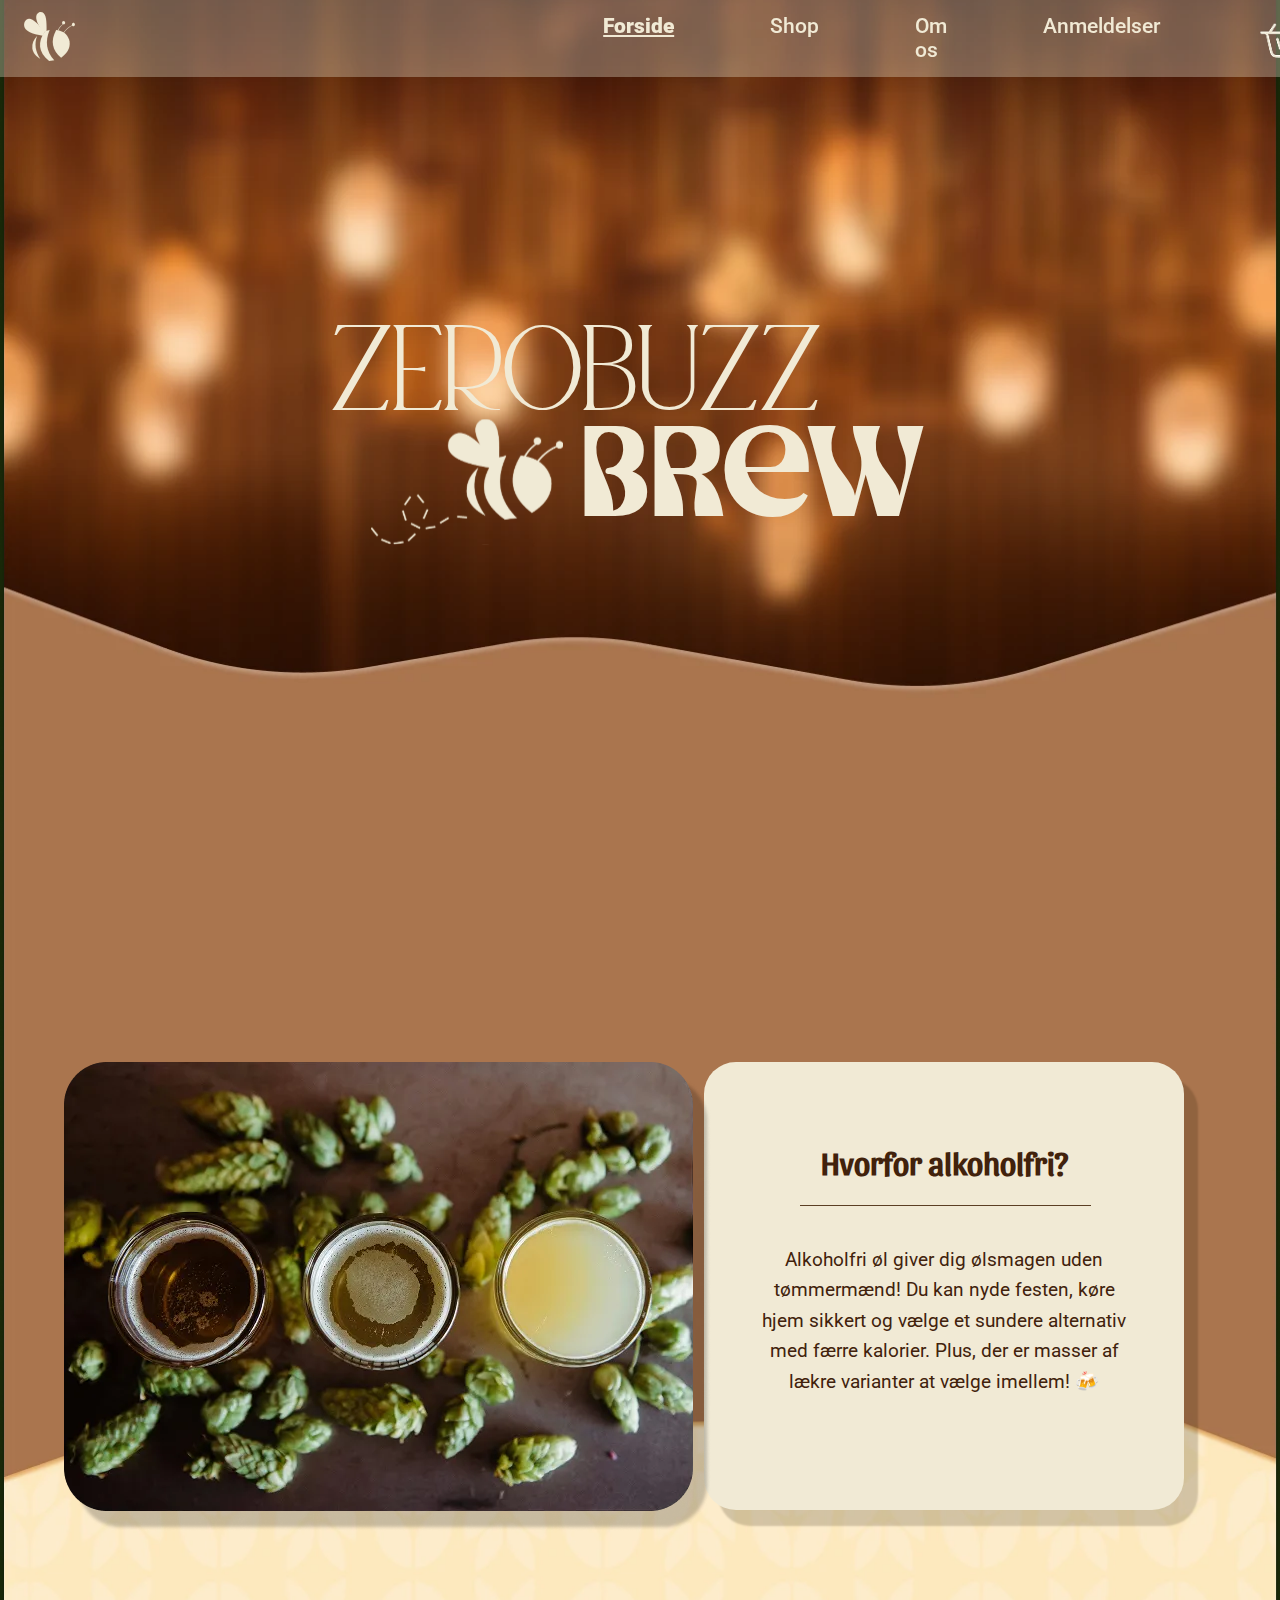
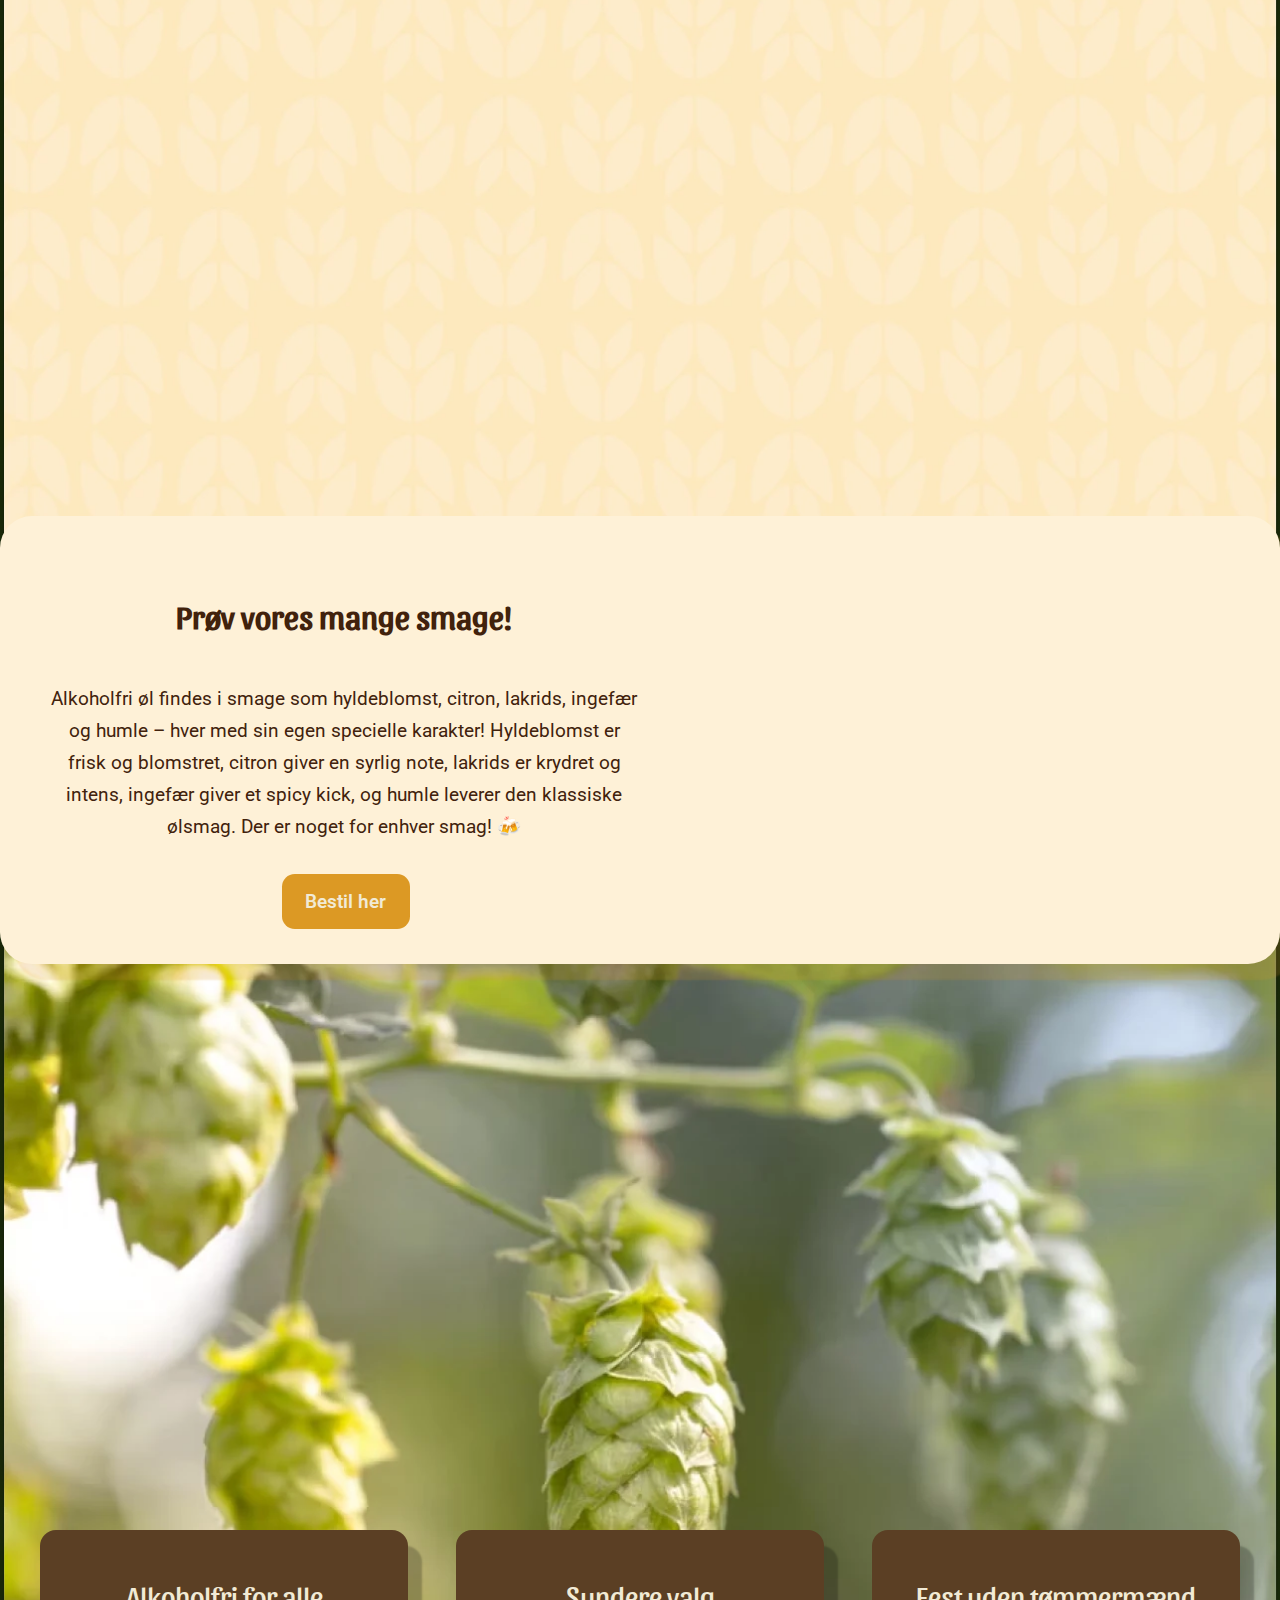
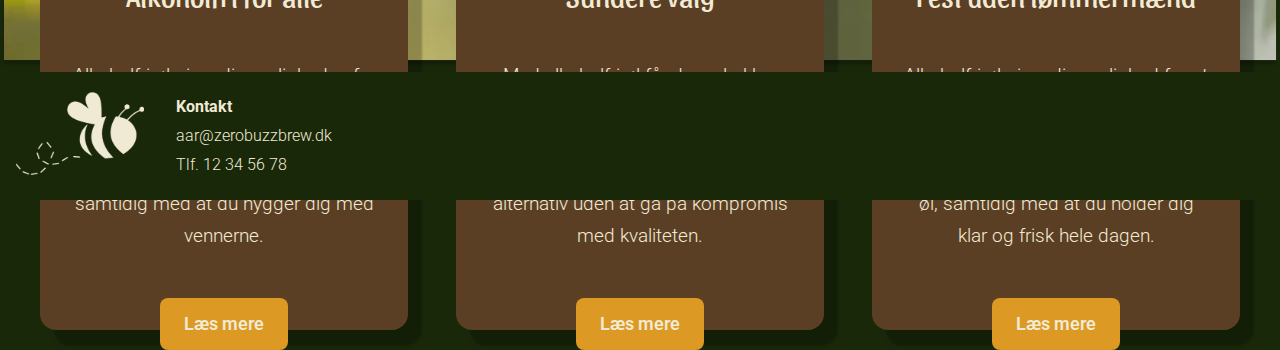
==== commit d16fa099: "Forside rettelser" ====
--- a/index.html
+++ b/index.html
@@ -16,7 +16,7 @@
     <link rel="stylesheet" href="css/style.css">
 </head>
 <body>
-    <img class="startimg" src="img/ny-forside.png" alt="">
+    <img class="startimg" src="img/ny-forside.webp" alt="">
     <nav class="navbar">
         <a class="logo" href="index.html"><img src="img/creme-bee.svg" alt="Logo"></a>
         <ul class="nav-links">
@@ -35,9 +35,46 @@
     </section>
 
     <main>
-        <section class="">
-            <img src="img/forside-beer.webp" alt="">
+        <img src="img/forside-beer.webp" alt="">
+        <section class="box-01">  
+            <p class="box-overskrift-01">Hvorfor alkoholfri?</p>
+            <img src="img/line.png" alt="">
+            <p class="box-text-01">Alkoholfri øl giver dig ølsmagen uden tømmermænd! Du kan nyde festen, køre hjem sikkert og vælge et sundere alternativ med færre kalorier. Plus, der er masser af lækre varianter at vælge imellem! 🍻 </p>
         </section>
+
+
+
+        <section class="box-02">
+            <img class="all-cans" src="img/alle-dåserne.png" alt="">
+            <p class="box-overskrift-02">Prøv vores mange smage!</p>
+            <p class="box-text-02">Alkoholfri øl findes i smage som hyldeblomst, citron, lakrids, ingefær og humle – hver med sin egen specielle karakter! Hyldeblomst er frisk og blomstret, citron giver en syrlig note, lakrids er krydret og intens, ingefær giver et spicy kick, og humle leverer den klassiske ølsmag. Der er noget for enhver smag! 🍻</p>
+            <a href="beer-katalog.html"><p class="order-here">Bestil her</p></a>
+        </section>
+
+
+        <section class="three-boxes-container">
+            <section class="box">
+                <p class="box-overskrift">Alkoholfri for alle</p>
+                <p class="box-text">Alkoholfri øl giver dig muligheden for at nyde øl-oplevelsen uden alkoholens påvirkning. Det er et perfekt valg, hvis du vil være frisk, samtidig med at du hygger dig med vennerne.</p>
+                <a href="reviews.html"><p class="read-more">Læs mere</p></a>
+            </section>
+
+            <section class="box">
+                <p class="box-overskrift">Sundere valg</p>
+                <p class="box-text">Med alkoholfri øl får du en lækker smag uden at indtage alkohol og med færre kalorier. Det er ideelt for dem, der ønsker et sundere alternativ uden at gå på kompromis med kvaliteten.</p>
+                <a href="reviews.html"><p class="read-more">Læs mere</p></a>
+            </section>
+    
+            <section class="box">
+                <p class="box-overskrift">Fest uden tømmermænd</p>
+                <p class="box-text">Alkoholfri øl giver dig mulighed for at deltage i festen uden at bekymre dig om tømmermænd eller alkoholens virkninger. Du kan nyde smagen af øl, samtidig med at du holder dig klar og frisk hele dagen.</p>
+                <a href="reviews.html"><p class="read-more">Læs mere</p></a>
+            </section>
+        </section>
+
+
+        
+
     </main>
 
 
--- a/css/style.css
+++ b/css/style.css
@@ -37,7 +37,7 @@
 }
 
 body {
-    background-color: black;
+    background-color: var(--darker-green);
 }
 
 
@@ -301,11 +301,12 @@
     font-family: sansita;
     font-size: 1.8rem;
     margin-bottom: 3rem;
+    margin-top: 1rem;
 }
 
 .box-text{
     font-family: roboto;
-    font-size: 1.3rem;
+    font-size: 1.2rem;
     line-height: 2rem;
     font-weight: 300;
 }
@@ -330,7 +331,6 @@
     transform: scale(1.05);
     cursor: pointer;
 }
-
 
 
 /* Footer */
